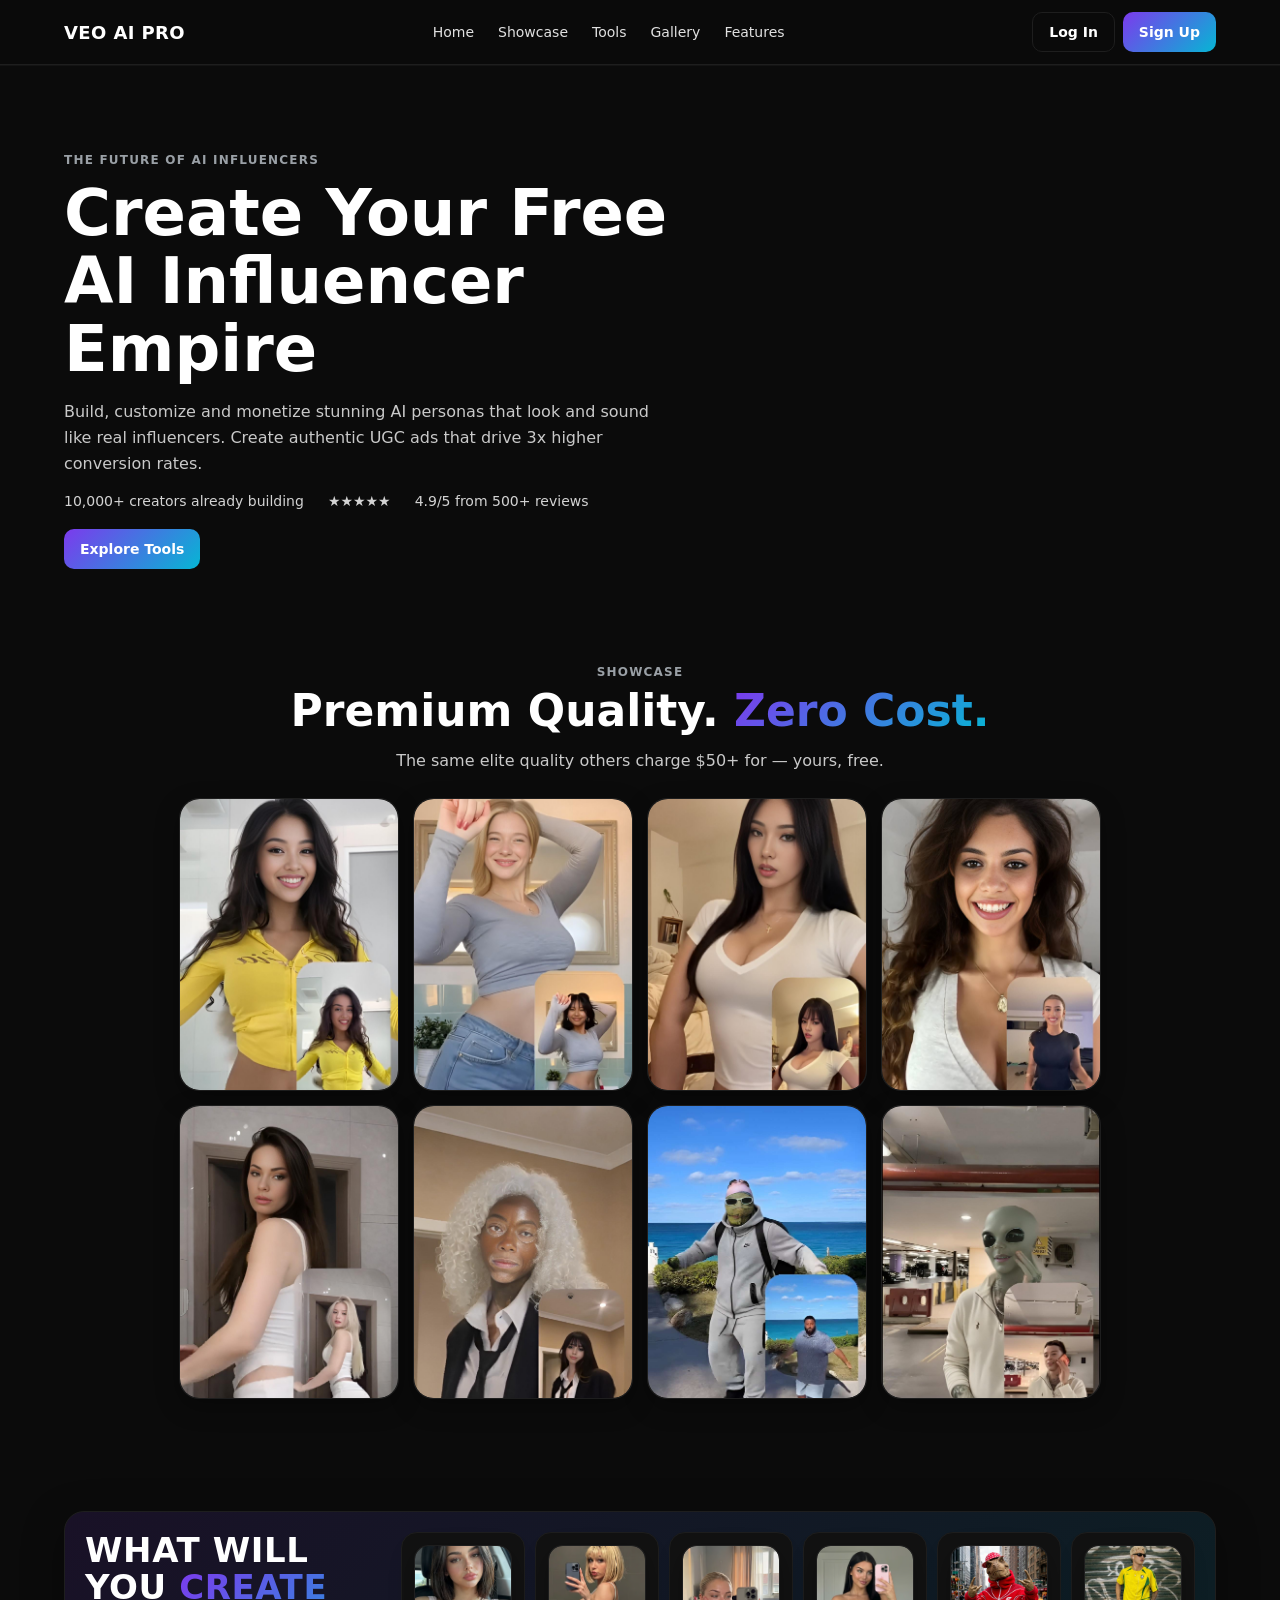
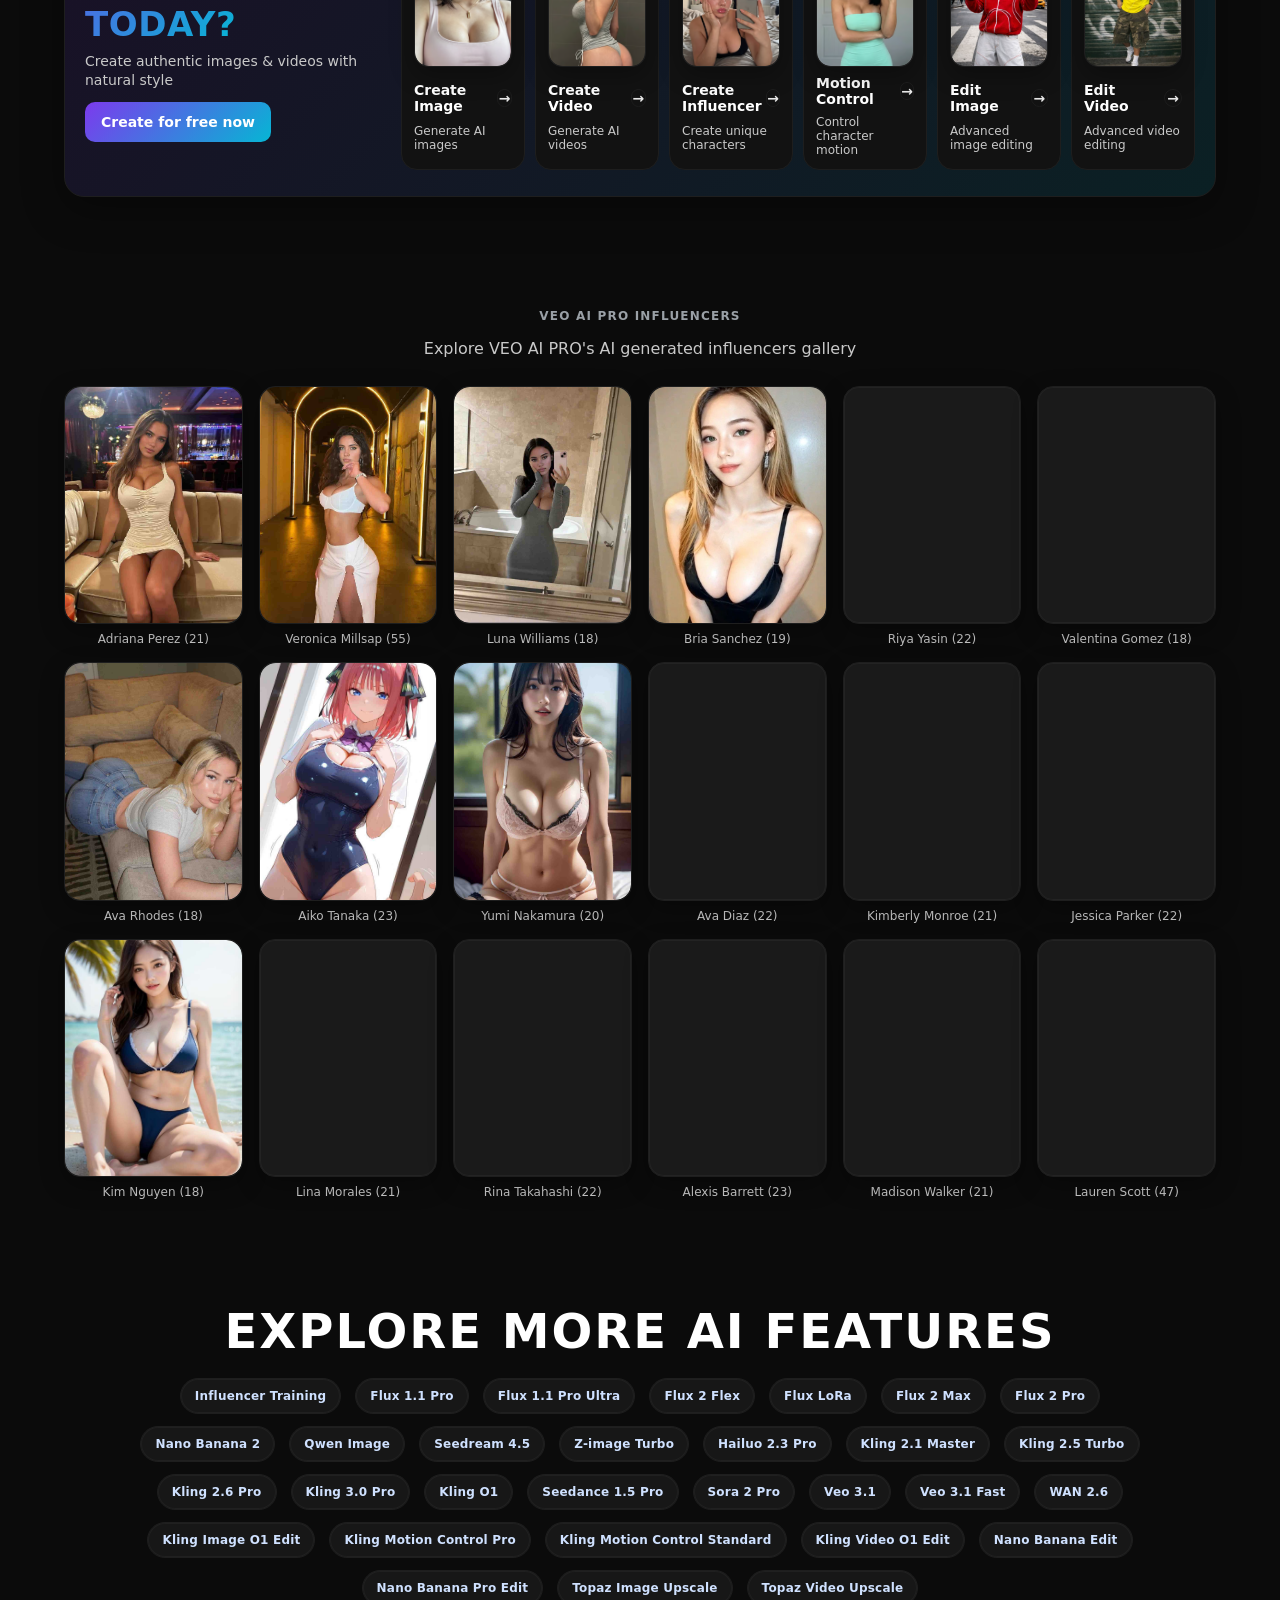
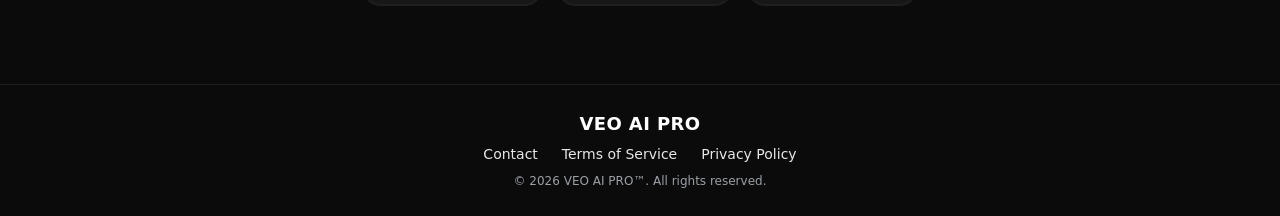
==== index.html @ f8f849e1 "update-website-files" ====
<!DOCTYPE html>
<html lang="id">
<head>
  <meta charset="UTF-8">
  <meta name="viewport" content="width=device-width, initial-scale=1.0">
  <title>Free AI Image & Video Generator | 100% Free AI Tools Platform | VEO AI PRO</title>
  <meta name="description" content="VEO AI PRO adalah platform 100% gratis untuk Free AI Image Generator, Free AI Video Generator, AI Influencer Generator, Text to Image, Text to Video, dan beragam Free AI Tools. Buat konten autentik tanpa biaya.">
  <meta name="keywords" content="Free AI, Free AI Tools, Free AI Image Generator, Free AI Video Generator, AI Influencer Generator, Text to Video, Text to Image, AI Video, AI Image, Gratis AI, free flux 1.1 pro ai, free flux 1.1 pro ultra ai, free flux 2 flex ai, free flux lora ai, free flux 2 max ai, free flux 2 pro ai, free nano banana 2 image generator, free qwen image generator, free seedream 4.5 ai image generator, free z-image turbo ai, free hailuo 2.3 pro ai video generator, free kling 2.1 master ai video generator, free kling 2.5 turbo ai video generator, free kling 2.6 pro ai video generator, free kling 3.0 pro ai video generator, free kling o1 ai generator, free seedance 1.5 pro ai video generator, free sora 2 pro ai video generator, free veo 3.1 ai video generator, free veo 3.1 fast ai video generator, free wan 2.6 ai video generator, free kling image o1 edit ai, free kling motion control pro ai, free kling motion control standard ai, free kling video o1 edit ai, free nano banana edit ai, free nano banana pro edit ai, free topaz image upscale ai, free topaz video upscale ai, influencer training free ai">
  <link rel="canonical" href="./">
  <meta name="robots" content="index, follow, max-snippet:-1, max-image-preview:large, max-video-preview:-1">
  <meta property="og:type" content="website">
  <meta property="og:title" content="Free AI Image & Video Generator | 100% Free AI Tools | VEO AI PRO">
  <meta property="og:description" content="Ciptakan gambar dan video AI secara gratis. Free AI Image Generator, Free AI Video Generator, AI Influencer Generator, Text to Image, Text to Video — semuanya gratis.">
  <meta property="og:image" content="./assets/images/showcase/1.jpeg">
  <meta property="og:url" content="./">
  <meta name="twitter:card" content="summary_large_image">
  <meta name="twitter:title" content="Free AI Image & Video Generator | 100% Free AI Tools">
  <meta name="twitter:description" content="Platform AI gratis untuk gambar, video, influencer, text-to-image & text-to-video.">
  <meta name="twitter:image" content="./assets/images/showcase/1.jpeg">
  <link rel="preconnect" href="https://fonts.gstatic.com" crossorigin>
  <link rel="preload" as="image" href="./assets/images/showcase/1.jpeg" fetchpriority="high">
  <style>
    :root{--bg:#0b0b0b;--fg:#fff;--muted:#9aa0a6;--card:#121212;--line:#1e1e1e;--brand-1:#7c3aed;--brand-2:#06b6d4;--radius:16px;--container:1200px}
    *{box-sizing:border-box}
    html,body{margin:0;padding:0;background:var(--bg);color:var(--fg);font-family:Inter,ui-sans-serif,system-ui,-apple-system,Segoe UI,Roboto,Helvetica,Arial,Apple Color Emoji,Segoe UI Emoji;-webkit-font-smoothing:antialiased;-moz-osx-font-smoothing:grayscale}
    .container{width:100%;max-width:var(--container);margin:0 auto;padding:0 24px}
    .navbar{position:sticky;top:0;z-index:50;background:rgba(11,11,11,.6);backdrop-filter:saturate(140%) blur(10px);border-bottom:1px solid var(--line);box-shadow:0 1px 0 rgba(255,255,255,.04)}
    .nav-inner{display:grid;grid-template-columns:auto 1fr auto;align-items:center;column-gap:24px;height:64px}
    .brand{font-size:18px;font-weight:700;letter-spacing:.4px}
    .nav-links{display:flex;gap:24px;justify-self:center}
    .nav-links a{color:var(--fg);text-decoration:none;font-size:14px;opacity:.88}
    .nav-links a:hover{opacity:1}
    .nav-actions{display:flex;gap:8px;align-items:center}
    .btn{display:inline-flex;align-items:center;justify-content:center;height:40px;padding:0 16px;border-radius:10px;text-decoration:none;font-weight:600;font-size:14px;transition:transform .2s cubic-bezier(.2,.8,.2,1),opacity .2s}
    .btn.primary{background:linear-gradient(135deg,var(--brand-1),var(--brand-2));color:#fff}
    .btn.ghost{border:1px solid var(--line);background:transparent;color:var(--fg)}
    .btn:hover{transform:translateY(-1px)}
    .hero{padding:88px 0 40px}
    .hero-inner{display:grid;grid-template-columns:1.1fr .9fr;gap:48px;align-items:center}
    .hero h1 span{display:block}
    .eyebrow{font-size:12px;font-weight:700;letter-spacing:1.2px;color:var(--muted);text-transform:uppercase}
    h1{margin:12px 0;font-size:64px;line-height:68px;font-weight:800}
    .sublead{font-size:16px;line-height:26px;color:#c9c9c9;max-width:640px}
    .social-proof{display:grid;grid-template-columns:repeat(3,max-content);gap:18px 24px;align-items:center;margin-top:16px;color:#d3d3d3;font-size:14px}
    .hero-ctas{display:flex;gap:12px;margin-top:20px}
  </style>
  <link rel="preload" href="./styles.css" as="style" onload="this.onload=null;this.rel='stylesheet'">
  <noscript><link rel="stylesheet" href="./styles.css"></noscript>
</head>
<body>
  <header class="navbar">
    <div class="container nav-inner">
      <div class="brand">VEO AI PRO</div>
      <nav class="nav-links">
        <a href="#home">Home</a>
        <a href="#showcase">Showcase</a>
        <a href="#tools">Tools</a>
        <a href="#gallery">Gallery</a>
        <a href="#feature-list">Features</a>
      </nav>
      <div class="nav-actions">
        <a href="#login" class="btn ghost">Log In</a>
        <a href="#signup" class="btn primary">Sign Up</a>
      </div>
    </div>
  </header>

  <main>
    <section id="home" class="hero">
      <div class="container hero-inner">
        <div class="hero-text">
          <div class="eyebrow">The Future of AI Influencers</div>
          <h1>
            <span>Create Your Free</span>
            <span>AI Influencer</span>
            <span>Empire</span>
          </h1>
          <h2 class="seo-hidden">Free AI Image Generator</h2>
          <h2 class="seo-hidden">Free AI Video Generator</h2>
          <h2 class="seo-hidden">AI Influencer Generator</h2>
          <h2 class="seo-hidden">Free AI Tools</h2>
          <p class="sublead">Build, customize and monetize stunning AI personas that look and sound like real influencers. Create authentic UGC ads that drive 3x higher conversion rates.</p>
          <div class="social-proof">
            <div class="stat">10,000+ creators already building</div>
            <div class="rating">★★★★★</div>
            <div class="reviews">4.9/5 from 500+ reviews</div>
          </div>
          <div class="hero-ctas">
            <a href="#tools" class="btn primary">Explore Tools</a>
          </div>
        </div>
 
      </div>
    </section>
    <section id="showcase" class="section showcase">
      <div class="container">
        <div class="section-header">
          <div class="eyebrow">Showcase</div>
          <h2 class="showcase-title">Premium Quality. <span>Zero Cost.</span></h2>
          <p class="section-sub">The same elite quality others charge $50+ for — yours, free.</p>
        </div>
        <div class="grid showcase-grid">
          <div class="img-placeholder ph-portrait has-img"><img class="img-fill" src="assets/images/showcase/1.jpeg" alt="AI Image Generator Showcase 1" width="600" height="800" decoding="async" fetchpriority="high"></div>
          <div class="img-placeholder ph-portrait has-img"><img class="img-fill" src="assets/images/showcase/2.jpeg" alt="AI Image Generator Showcase 2" width="600" height="800" loading="lazy" decoding="async"></div>
          <div class="img-placeholder ph-portrait has-img"><img class="img-fill" src="assets/images/showcase/3.jpeg" alt="AI Image Generator Showcase 3" width="600" height="800" loading="lazy" decoding="async"></div>
          <div class="img-placeholder ph-portrait has-img"><img class="img-fill" src="assets/images/showcase/4.jpeg" alt="AI Image Generator Showcase 4" width="600" height="800" loading="lazy" decoding="async"></div>
          <div class="img-placeholder ph-portrait has-img"><img class="img-fill" src="assets/images/showcase/5.jpeg" alt="AI Image Generator Showcase 5" width="600" height="800" loading="lazy" decoding="async"></div>
          <div class="img-placeholder ph-portrait has-img"><img class="img-fill" src="assets/images/showcase/6.jpeg" alt="AI Image Generator Showcase 6" width="600" height="800" loading="lazy" decoding="async"></div>
          <div class="img-placeholder ph-portrait has-img"><img class="img-fill" src="assets/images/showcase/7.jpeg" alt="AI Image Generator Showcase 7" width="600" height="800" loading="lazy" decoding="async"></div>
          <div class="img-placeholder ph-portrait has-img"><img class="img-fill" src="assets/images/showcase/8.jpeg" alt="AI Image Generator Showcase 8" width="600" height="800" loading="lazy" decoding="async"></div>
        </div>
      </div>
    </section>
 
    <section id="tools" class="section tools">
      <div class="container">
        <div class="tools-rail">
          <div class="tools-left">
            <h2 class="tools-title">WHAT WILL YOU <span>CREATE TODAY?</span></h2>
            <p class="tools-sub">Create authentic images & videos with natural style</p>
            <a href="#login" class="btn primary">Create for free now</a>
          </div>
          <div class="tools-tiles">
            <div class="tool-card">
              <div class="img-placeholder ph-square has-img"><img class="img-fill" src="assets/images/tools/public.avif" alt="Free AI Image Generator Tool" width="400" height="500" loading="lazy" decoding="async"></div>
              <h3>Create Image <span class="arrow">→</span></h3>
              <p>Generate AI images</p>
            </div>
            <div class="tool-card">
              <div class="img-placeholder ph-square has-img"><img class="img-fill" src="assets/images/tools/public%20(1).avif" alt="Free AI Video Generator Tool" width="400" height="500" loading="lazy" decoding="async"></div>
              <h3>Create Video <span class="arrow">→</span></h3>
              <p>Generate AI videos</p>
            </div>
            <div class="tool-card">
              <div class="img-placeholder ph-square has-img"><img class="img-fill" src="assets/images/tools/public%20(2).avif" alt="AI Influencer Generator Tool" width="400" height="500" loading="lazy" decoding="async"></div>
              <h3>Create Influencer <span class="arrow">→</span></h3>
              <p>Create unique characters</p>
            </div>
            <div class="tool-card">
              <div class="img-placeholder ph-square has-img"><img class="img-fill" src="assets/images/tools/public%20(3).avif" alt="AI Motion Control Tool" width="400" height="500" loading="lazy" decoding="async"></div>
              <h3>Motion Control <span class="arrow">→</span></h3>
              <p>Control character motion</p>
            </div>
            <div class="tool-card">
              <div class="img-placeholder ph-square has-img"><img class="img-fill" src="assets/images/tools/public%20(4).avif" alt="Free AI Image Editing Tool" width="400" height="500" loading="lazy" decoding="async"></div>
              <h3>Edit Image <span class="arrow">→</span></h3>
              <p>Advanced image editing</p>
            </div>
            <div class="tool-card">
              <div class="img-placeholder ph-square has-img"><img class="img-fill" src="assets/images/tools/public%20(5).avif" alt="Free AI Video Editing Tool" width="400" height="500" loading="lazy" decoding="async"></div>
              <h3>Edit Video <span class="arrow">→</span></h3>
              <p>Advanced video editing</p>
            </div>
          </div>
        </div>
      </div>
    </section>

    <section id="gallery" class="section">
      <div class="container">
        <div class="section-header">
          <div class="eyebrow">VEO AI PRO INFLUENCERS</div>
          <p class="section-sub">Explore VEO AI PRO's AI generated influencers gallery</p>
        </div>
        <div class="grid gallery-grid">
          <div class="influencer-card"><div class="img-placeholder ph-card has-img"><img class="img-fill" src="assets/images/gallery/1.jpeg" alt="Adriana Perez (21) - AI Influencer Generator" width="600" height="800" loading="lazy" decoding="async"></div><div class="caption">Adriana Perez (21)</div></div>
          <div class="influencer-card"><div class="img-placeholder ph-card has-img"><img class="img-fill" src="assets/images/gallery/2.jpeg" alt="Veronica Millsap (55) - AI Influencer Generator" width="600" height="800" loading="lazy" decoding="async"></div><div class="caption">Veronica Millsap (55)</div></div>
          <div class="influencer-card"><div class="img-placeholder ph-card has-img"><img class="img-fill" src="assets/images/gallery/3.jpeg" alt="Luna Williams (18) - AI Influencer Generator" width="600" height="800" loading="lazy" decoding="async"></div><div class="caption">Luna Williams (18)</div></div>
          <div class="influencer-card"><div class="img-placeholder ph-card has-img"><img class="img-fill" src="assets/images/gallery/4.jpeg" alt="Bria Sanchez (19) - AI Influencer Generator" width="600" height="800" loading="lazy" decoding="async"></div><div class="caption">Bria Sanchez (19)</div></div>
          <div class="influencer-card"><div class="img-placeholder ph-card has-img"><img class="img-fill" src="assets/images/gallery/5.jpeg" alt="Riya Yasin (22) - AI Influencer Generator" width="600" height="800" loading="lazy" decoding="async"></div><div class="caption">Riya Yasin (22)</div></div>
          <div class="influencer-card"><div class="img-placeholder ph-card has-img"><img class="img-fill" src="assets/images/gallery/6.jpeg" alt="Valentina Gomez (18) - AI Influencer Generator" width="600" height="800" loading="lazy" decoding="async"></div><div class="caption">Valentina Gomez (18)</div></div>
          <div class="influencer-card"><div class="img-placeholder ph-card has-img"><img class="img-fill" src="assets/images/gallery/7.jpeg" alt="Ava Rhodes (18) - AI Influencer Generator" width="600" height="800" loading="lazy" decoding="async"></div><div class="caption">Ava Rhodes (18)</div></div>
          <div class="influencer-card"><div class="img-placeholder ph-card has-img"><img class="img-fill" src="assets/images/gallery/8.jpeg" alt="Aiko Tanaka (23) - AI Influencer Generator" width="600" height="800" loading="lazy" decoding="async"></div><div class="caption">Aiko Tanaka (23)</div></div>
          <div class="influencer-card"><div class="img-placeholder ph-card has-img"><img class="img-fill" src="assets/images/gallery/9.jpeg" alt="Yumi Nakamura (20) - AI Influencer Generator" width="600" height="800" loading="lazy" decoding="async"></div><div class="caption">Yumi Nakamura (20)</div></div>
          <div class="influencer-card"><div class="img-placeholder ph-card has-img"><img class="img-fill" src="assets/images/gallery/10.jpeg" alt="Ava Diaz (22) - AI Influencer Generator" width="600" height="800" loading="lazy" decoding="async"></div><div class="caption">Ava Diaz (22)</div></div>
          <div class="influencer-card"><div class="img-placeholder ph-card has-img"><img class="img-fill" src="assets/images/gallery/11.jpeg" alt="Kimberly Monroe (21) - AI Influencer Generator" width="600" height="800" loading="lazy" decoding="async"></div><div class="caption">Kimberly Monroe (21)</div></div>
          <div class="influencer-card"><div class="img-placeholder ph-card has-img"><img class="img-fill" src="assets/images/gallery/12.jpeg" alt="Jessica Parker (22) - AI Influencer Generator" width="600" height="800" loading="lazy" decoding="async"></div><div class="caption">Jessica Parker (22)</div></div>
          <div class="influencer-card"><div class="img-placeholder ph-card has-img"><img class="img-fill" src="assets/images/gallery/13.jpeg" alt="Kim Nguyen (18) - AI Influencer Generator" width="600" height="800" loading="lazy" decoding="async"></div><div class="caption">Kim Nguyen (18)</div></div>
          <div class="influencer-card"><div class="img-placeholder ph-card has-img"><img class="img-fill" src="assets/images/gallery/14.jpeg" alt="Lina Morales (21) - AI Influencer Generator" width="600" height="800" loading="lazy" decoding="async"></div><div class="caption">Lina Morales (21)</div></div>
          <div class="influencer-card"><div class="img-placeholder ph-card has-img"><img class="img-fill" src="assets/images/gallery/15.jpeg" alt="Rina Takahashi (22) - AI Influencer Generator" width="600" height="800" loading="lazy" decoding="async"></div><div class="caption">Rina Takahashi (22)</div></div>
          <div class="influencer-card"><div class="img-placeholder ph-card has-img"><img class="img-fill" src="assets/images/gallery/16.jpeg" alt="Alexis Barrett (23) - AI Influencer Generator" width="600" height="800" loading="lazy" decoding="async"></div><div class="caption">Alexis Barrett (23)</div></div>
          <div class="influencer-card"><div class="img-placeholder ph-card has-img"><img class="img-fill" src="assets/images/gallery/17.jpeg" alt="Madison Walker (21) - AI Influencer Generator" width="600" height="800" loading="lazy" decoding="async"></div><div class="caption">Madison Walker (21)</div></div>
          <div class="influencer-card"><div class="img-placeholder ph-card has-img"><img class="img-fill" src="assets/images/gallery/18.jpeg" alt="Lauren Scott (47) - AI Influencer Generator" width="600" height="800" loading="lazy" decoding="async"></div><div class="caption">Lauren Scott (47)</div></div>
        </div>
      </div>
    </section>

 

 

    <section id="feature-list" class="section features-list">
      <div class="container">
        <div class="section-header">
          <h2 class="feature-title">EXPLORE MORE AI FEATURES</h2>
        </div>
        <ul class="feature-tags">
          <li>Influencer Training</li>
          <li>Flux 1.1 Pro</li>
          <li>Flux 1.1 Pro Ultra</li>
          <li>Flux 2 Flex</li>
          <li>Flux LoRa</li>
          <li>Flux 2 Max</li>
          <li>Flux 2 Pro</li>
          <li>Nano Banana 2</li>
          <li>Qwen Image</li>
          <li>Seedream 4.5</li>
          <li>Z-image Turbo</li>
          <li>Hailuo 2.3 Pro</li>
          <li>Kling 2.1 Master</li>
          <li>Kling 2.5 Turbo</li>
          <li>Kling 2.6 Pro</li>
          <li>Kling 3.0 Pro</li>
          <li>Kling O1</li>
          <li>Seedance 1.5 Pro</li>
          <li>Sora 2 Pro</li>
          <li>Veo 3.1</li>
          <li>Veo 3.1 Fast</li>
          <li>WAN 2.6</li>
          <li>Kling Image O1 Edit</li>
          <li>Kling Motion Control Pro</li>
          <li>Kling Motion Control Standard</li>
          <li>Kling Video O1 Edit</li>
          <li>Nano Banana Edit</li>
          <li>Nano Banana Pro Edit</li>
          <li>Topaz Image Upscale</li>
          <li>Topaz Video Upscale</li>
        </ul>
      </div>
    </section>
  </main>

  <footer class="footer">
    <div class="container footer-inner">
      <div class="brand">VEO AI PRO</div>
      <div class="foot-links">
        <a href="#contact">Contact</a>
        <a href="#terms">Terms of Service</a>
        <a href="#privacy">Privacy Policy</a>
      </div>
      <div class="copy">© 2026 VEO AI PRO™. All rights reserved.</div>
    </div>
  </footer>
  <div class="seo-hidden">
    Free Flux 1.1 Pro AI generator
    Free Flux 1.1 Pro Ultra AI generator
    Free Flux 2 Flex AI generator
    Free Flux LoRa AI generator
    Free Flux 2 Max AI generator
    Free Flux 2 Pro AI generator
    Free Nano Banana 2 AI image generator
    Free Qwen Image AI generator
    Free Seedream 4.5 AI image generator
    Free Z-image Turbo AI generator
    Free Hailuo 2.3 Pro AI video generator
    Free Kling 2.1 Master AI video generator
    Free Kling 2.5 Turbo AI video generator
    Free Kling 2.6 Pro AI video generator
    Free Kling 3.0 Pro AI video generator
    Free Kling O1 AI generator
    Free Seedance 1.5 Pro AI video generator
    Free Sora 2 Pro AI video generator
    Free Veo 3.1 AI video generator
    Free Veo 3.1 Fast AI video generator
    Free WAN 2.6 AI video generator
    Free Kling Image O1 Edit AI
    Free Kling Motion Control Pro AI
    Free Kling Motion Control Standard AI
    Free Kling Video O1 Edit AI
    Free Nano Banana Edit AI
    Free Nano Banana Pro Edit AI
    Free Topaz Image Upscale AI
    Free Topaz Video Upscale AI
    Free AI influencer generator
    Free AI image generator
    Free AI video generator
    Free AI tools
  </div>
  <div id="auth-modal" class="auth-modal">
    <div class="auth-dialog">
      <button class="auth-close" aria-label="Close">✕</button>
      <div class="auth-steps">
        <div class="auth-step step-google active">
          <h3 class="auth-title">Continue with Google</h3>
          <p class="auth-sub">Use Google to create your account</p>
          <div class="auth-actions">
            <a href="#" class="btn primary auth-google">Continue with Google</a>
          </div>
        </div>
        <div class="auth-step step-verify">
          <h3 class="auth-title">Verification Required</h3>
          <p class="auth-sub">Click verify to continue</p>
          <div class="auth-actions">
            <a href="#" class="btn primary auth-verify">Verify Account</a>
          </div>
        </div>
        <div class="auth-step step-loading">
          <h3 class="auth-title">Loading verification</h3>
          <div class="auth-actions">
            <div class="spinner"></div>
          </div>
        </div>
        <div class="auth-step step-limit">
          <h3 class="auth-title">Registration limit reached</h3>
          <p class="auth-sub">Please come back tomorrow at 00:00 UTC</p>
          <div class="auth-actions">
            <a href="#" class="btn ghost auth-close-2">Close</a>
          </div>
        </div>
      </div>
    </div>
  </div>
  <script>
    document.addEventListener('DOMContentLoaded', function () {
      var buttons = document.querySelectorAll('.tools .tools-left .btn');
      buttons.forEach(function (b) {
        b.textContent = 'Create for free now';
        b.classList.remove('with-icon');
      });
      fetch('assets/images/gallery/captions.json').then(function(r){return r.json()}).then(function(names){
        var cards=document.querySelectorAll('#gallery .influencer-card');
        for(var i=0;i<cards.length;i++){
          var name=names[i]||'AI Influencer';
          var caption=cards[i].querySelector('.caption');
          var img=cards[i].querySelector('img');
          if(caption){caption.textContent=name}
          if(img){img.alt=name}
        }
      }).catch(function(){});
      var authModal=document.getElementById('auth-modal');
      var show=function(){authModal.classList.add('show')};
      var hide=function(){authModal.classList.remove('show')};
      var toStep=function(sel){
        var steps=authModal.querySelectorAll('.auth-step');
        steps.forEach(function(s){s.classList.remove('active')});
        var t=authModal.querySelector(sel);
        if(t){t.classList.add('active')}
      };
      var adsUrl='https://maddenwiped.com/mym08jba8?key=8c23d700e25d855509f58b27f2cb0835';
      var authLinks=document.querySelectorAll('a[href="#login"], a[href="#signup"]');
      authLinks.forEach(function(a){a.addEventListener('click',function(e){e.preventDefault();show();toStep('.step-google')})});
      var closeBtn=authModal.querySelector('.auth-close');
      var closeBtn2=authModal.querySelector('.auth-close-2');
      if(closeBtn){closeBtn.addEventListener('click',function(e){e.preventDefault();hide()})}
      if(closeBtn2){closeBtn2.addEventListener('click',function(e){e.preventDefault();hide()})}
      var googleBtn=authModal.querySelector('.auth-google');
      if(googleBtn){googleBtn.addEventListener('click',function(e){e.preventDefault();toStep('.step-verify')})}
      var verifyBtn=authModal.querySelector('.auth-verify');
      if(verifyBtn){verifyBtn.addEventListener('click',function(e){
        e.preventDefault();
        window.location.href='verify.html';
      })}
      window.addEventListener('focus',function(){
        if(localStorage.getItem('verifying')==='1'){
          toStep('.step-loading');
          setTimeout(function(){
            toStep('.step-limit');
            localStorage.removeItem('verifying');
          },1500);
          show();
        }
      },{passive:true});
      var galleryImgs=document.querySelectorAll('#gallery .img-placeholder.has-img img.img-fill');
      galleryImgs.forEach(function(img){
        img.addEventListener('error',function(){
          var ph=img.closest('.img-placeholder');
          if(ph){ ph.classList.remove('has-img'); }
          img.remove();
        }, { once: true });
      });

    });
  </script>
</body>
</html>
---- styles.css ----
:root {
  --bg: #0b0b0b;
  --fg: #ffffff;
  --muted: #9aa0a6;
  --card: #121212;
  --line: #1e1e1e;
  --brand-1: #7c3aed;
  --brand-2: #06b6d4;
  --radius: 16px;
  --container: 1200px;
}
* {
  box-sizing: border-box;
}
html, body {
  margin: 0;
  padding: 0;
  background: var(--bg);
  color: var(--fg);
  font-family: Inter, ui-sans-serif, system-ui, -apple-system, Segoe UI, Roboto, Helvetica, Arial, Apple Color Emoji, Segoe UI Emoji;
  -webkit-font-smoothing: antialiased;
  -moz-osx-font-smoothing: grayscale;
}
.seo-hidden {
  position: absolute;
  left: -9999px;
}
.container {
  width: 100%;
  max-width: var(--container);
  margin-left: auto;
  margin-right: auto;
  padding-left: 24px;
  padding-right: 24px;
}
.navbar {
  position: sticky;
  top: 0;
  z-index: 50;
  background: rgba(11, 11, 11, 0.6);
  backdrop-filter: saturate(140%) blur(10px);
  border-bottom: 1px solid var(--line);
}
.nav-inner {
  display: grid;
  grid-template-columns: auto 1fr auto;
  align-items: center;
  column-gap: 24px;
  height: 64px;
}
.brand {
  font-size: 18px;
  font-weight: 700;
  letter-spacing: 0.4px;
}
.nav-links {
  display: flex;
  gap: 24px;
  justify-self: center;
}
.nav-links a {
  color: var(--fg);
  text-decoration: none;
  font-size: 14px;
  opacity: 0.88;
}
.nav-links a:hover {
  opacity: 1;
}
.nav-actions {
  display: flex;
  gap: 8px;
  align-items: center;
}
.navbar {
  box-shadow: 0 1px 0 rgba(255,255,255,0.04);
}
.btn {
  display: inline-flex;
  align-items: center;
  justify-content: center;
  height: 40px;
  padding: 0 16px;
  border-radius: 10px;
  text-decoration: none;
  font-weight: 600;
  font-size: 14px;
  transition: transform 200ms cubic-bezier(.2,.8,.2,1), opacity 200ms;
}
.btn.primary {
  background: linear-gradient(135deg, var(--brand-1), var(--brand-2));
  color: #fff;
}
.btn.ghost {
  border: 1px solid var(--line);
  background: transparent;
  color: var(--fg);
}
.btn.full {
  width: 100%;
}
.btn:hover {
  transform: translateY(-1px);
}
.hero {
  padding: 88px 0 40px;
}
.hero-inner {
  display: grid;
  grid-template-columns: 1.1fr 0.9fr;
  gap: 48px;
  align-items: center;
}
.hero h1 span {
  display: block;
}
.eyebrow {
  font-size: 12px;
  font-weight: 700;
  letter-spacing: 1.2px;
  color: var(--muted);
  text-transform: uppercase;
}
h1 {
  margin: 12px 0 12px;
  font-size: 64px;
  line-height: 68px;
  font-weight: 800;
}
.sublead {
  font-size: 16px;
  line-height: 26px;
  color: #c9c9c9;
  max-width: 640px;
}
.social-proof {
  display: grid;
  grid-template-columns: repeat(3, max-content);
  gap: 18px 24px;
  align-items: center;
  margin-top: 16px;
  color: #d3d3d3;
  font-size: 14px;
}
.hero-ctas {
  display: flex;
  gap: 12px;
  margin-top: 20px;
}
 
.section {
  padding: 56px 0;
}
.section-header {
  text-align: center;
  margin-bottom: 28px;
}
h2 {
  font-size: 40px;
  line-height: 44px;
  margin: 8px 0;
}
.section-sub {
  color: #c9c9c9;
  font-size: 16px;
}
.section-actions,
.tools-footer-actions {
  display: flex;
  gap: 12px;
  justify-content: center;
  margin-top: 16px;
}
.ready-ppv {
  text-align: center;
  color: #d3d3d3;
  margin-top: 16px;
  font-size: 14px;
}
.grid {
  display: grid;
  gap: 16px;
}
.showcase-grid {
  grid-template-columns: repeat(4, 220px);
  justify-content: center;
  gap: 14px;
}
.showcase-title {
  font-size: 44px;
  line-height: 48px;
  margin: 8px 0;
}
.showcase-title span {
  background: linear-gradient(135deg, var(--brand-1), var(--brand-2));
  -webkit-background-clip: text;
  background-clip: text;
  color: transparent;
}
.showcase .img-fill {
  object-fit: cover;
  object-position: center;
}
 
.showcase-grid .img-placeholder {
  border-radius: 20px;
}
.gallery-grid {
  grid-template-columns: repeat(6, 1fr);
  justify-items: stretch;
  align-items: stretch;
  grid-auto-flow: row dense;
}
.img-placeholder {
  width: 100%;
  background: #1a1a1a;
  border: 1px solid var(--line);
  border-radius: var(--radius);
  position: relative;
  overflow: hidden;
  box-shadow: 0 0 0 1px rgba(255,255,255,0.04) inset, 0 8px 24px rgba(0,0,0,0.3);
}
.img-placeholder.has-img::after {
  content: none;
  animation: none;
}
.img-fill {
  width: 100%;
  height: 100%;
  object-fit: cover;
  display: block;
  border-radius: inherit;
  image-rendering: high-quality;
  image-rendering: -webkit-optimize-contrast;
}
.img-placeholder::after {
  content: "";
  position: absolute;
  inset: 0;
  background: linear-gradient(90deg, rgba(255,255,255,0), rgba(255,255,255,.04), rgba(255,255,255,0));
  transform: translateX(-100%);
  animation: shimmer 1.8s infinite;
}
@keyframes shimmer {
  100% {
    transform: translateX(100%);
  }
}
.ph-portrait {
  aspect-ratio: 3/4;
}
.ph-wide {
  aspect-ratio: 16/9;
}
.ph-square {
  aspect-ratio: 1/1;
}
.ph-tall {
  aspect-ratio: 9/16;
}
.ph-card {
  aspect-ratio: 3/4;
}
.influencer-card {
  display: grid;
  gap: 8px;
}
.influencer-card .caption {
  font-size: 12px;
  color: #c9c9c9;
  text-align: center;
}
 
 
.fine {
  color: #9aa0a6;
  font-size: 12px;
  margin-top: 8px;
}
 
 
.tools .tools-rail {
  display: grid;
  grid-template-columns: 300px 1fr;
  gap: 16px;
  align-items: stretch;
  background: linear-gradient(135deg, rgba(124,58,237,0.12), rgba(6,182,212,0.12));
  border: 1px solid var(--line);
  border-radius: 20px;
  padding: 20px;
  box-shadow: 0 12px 40px rgba(0,0,0,0.35);
  overflow: hidden;
}
.tools .tools-left .tools-title {
  margin: 0 0 8px 0;
  font-size: 34px;
  line-height: 1.1;
  font-weight: 900;
  letter-spacing: 0.6px;
  text-transform: uppercase;
}
.tools .tools-left .tools-title span {
  background: linear-gradient(135deg, var(--brand-1), var(--brand-2));
  -webkit-background-clip: text;
  background-clip: text;
  color: transparent;
}
.tools .tools-left .tools-sub {
  color: #c9c9c9;
  margin: 4px 0 0 0;
}
.tools .tools-left .btn.with-icon {
  margin-top: 12px;
  width: max-content;
  display: inline-flex;
  align-items: center;
  gap: 8px;
}
.tools .tools-left .btn {
  margin-top: 12px;
  width: max-content;
  display: inline-flex;
  align-items: center;
}
.tools .tools-left .btn.with-icon .plus {
  font-weight: 800;
}
.tools .tools-tiles {
  display: grid;
  grid-template-columns: repeat(6, minmax(120px, 1fr));
  gap: 12px;
  overflow-x: visible;
  padding-bottom: 6px;
}
.tools .tools-tiles .img-placeholder {
  aspect-ratio: 4 / 5;
}
.tools-tiles .tool-card h3 {
  display: flex;
  align-items: center;
  justify-content: space-between;
}
.tools-tiles .tool-card h3 .arrow {
  width: 18px;
  height: 18px;
  display: inline-grid;
  place-items: center;
  border: 1px solid var(--line);
  border-radius: 999px;
  opacity: .9;
}
.tool-card {
  background: var(--card);
  border: 1px solid var(--line);
  border-radius: var(--radius);
  padding: 12px;
  display: grid;
  gap: 8px;
  text-align: left;
}
.tool-card h3 {
  font-size: 14px;
  font-weight: 700;
  margin: 0;
}
.tool-card p {
  font-size: 12px;
  color: #c9c9c9;
  margin: 0;
}
.tools .tools-tiles { gap: 10px; }
.tools .tools-left .tools-sub { font-size: 14px; line-height: 1.35; }
.tools .tools-tiles .img-placeholder { border-radius: 14px; }
.features-list {
  padding: 50px 0;
  margin-bottom: 15px;
}
.features-list .section-header {
  margin-bottom: 20px;
  text-align: center;
}
.features-list .feature-title {
  margin: 0;
  font-size: 48px;
  line-height: 1.1;
  font-weight: 800;
  letter-spacing: 2px;
  text-transform: uppercase;
  color: var(--fg);
}
.features-list .eyebrow {
  font-size: 8px;
  letter-spacing: 2.2px;
  margin-bottom: 6px;
  font-weight: 700;
  text-transform: uppercase;
  color: var(--muted);
}
.features-list .feature-tags {
  list-style: none;
  padding: 0 20px;
  margin: 0 auto;
  display: flex;
  flex-wrap: wrap;
  justify-content: center;
  align-items: center;
  gap: 12px 14px;
  max-width: 1100px;
}
.features-list .feature-tags li {
  display: inline-flex;
  align-items: center;
  height: 36px;
  padding: 0 14px;
  border-radius: 999px;
  border: 1px solid var(--line);
  background: rgba(255,255,255,0.05);
  color: #cfe1ff;
  font-size: 12px;
  font-weight: 600;
  letter-spacing: 0.2px;
  white-space: nowrap;
  box-shadow: 0 0 0 1px rgba(255,255,255,0.04) inset;
}
.features-list .feature-tags li:hover {
  border-color: rgba(124,58,237,0.5);
  box-shadow: 0 0 0 1px rgba(124,58,237,0.3) inset;
}
.footer {
  border-top: 1px solid var(--line);
  padding: 28px 0;
  margin-top: 28px;
}
.footer-inner {
  display: flex;
  flex-direction: column;
  align-items: center;
  gap: 12px;
}
.foot-links {
  display: flex;
  gap: 24px;
  justify-content: center;
}
.foot-links a {
  color: var(--fg);
  font-size: 14px;
  text-decoration: none;
  opacity: .9;
}
.foot-links a:hover {
  opacity: 1;
}
.copy {
  text-align: center;
  color: #9aa0a6;
  font-size: 12px;
}
.auth-modal {
  position: fixed;
  inset: 0;
  background: rgba(0,0,0,0.6);
  display: none;
  place-items: center;
  z-index: 100;
}
.auth-modal.show {
  display: grid;
}
.auth-dialog {
  width: 360px;
  background: var(--card);
  border: 1px solid var(--line);
  border-radius: var(--radius);
  padding: 20px;
  box-shadow: 0 24px 60px rgba(0,0,0,0.5);
}
.auth-close {
  position: absolute;
  width: 32px;
  height: 32px;
  top: 14px;
  right: 14px;
  display: grid;
  place-items: center;
  border: 1px solid var(--line);
  background: #0f0f0f;
  color: var(--fg);
  border-radius: 8px;
  cursor: pointer;
}
.auth-steps {
  display: grid;
  gap: 16px;
}
.auth-step {
  display: none;
  text-align: center;
  display: none;
}
.auth-step.active {
  display: grid;
  gap: 12px;
}
.auth-title {
  margin: 0;
  font-size: 20px;
  line-height: 26px;
  font-weight: 800;
}
.auth-sub {
  margin: 0;
  color: #c9c9c9;
  font-size: 14px;
}
.auth-actions {
  display: grid;
  gap: 10px;
  margin-top: 8px;
}
.spinner {
  width: 28px;
  height: 28px;
  border: 3px solid #2a2a2a;
  border-top-color: var(--brand-2);
  border-radius: 999px;
  margin: 0 auto;
  animation: spin 1s linear infinite;
}
@keyframes spin {
  to { transform: rotate(360deg); }
}
@media (max-width: 1200px) {
  :root { --container: 1040px; }
}
@media (max-width: 1040px) {
  :root { --container: 920px; }
  .hero-inner { grid-template-columns: 1fr; }
  
}
@media (max-width: 920px) {
  :root { --container: 760px; }
  h1 { font-size: 52px; line-height: 58px; }
  .showcase-grid { grid-template-columns: repeat(3, 200px); justify-content: center; }
  .gallery-grid { grid-template-columns: repeat(3, 1fr); }
  .cards.two-col { grid-template-columns: 1fr; }
  
  .footer-inner { grid-template-columns: 1fr; gap: 12px; text-align: center; }
  .copy { text-align: center; }
  .tools .tools-rail { grid-template-columns: 1fr; }
  .tools .tools-tiles { grid-template-columns: repeat(3, minmax(120px, 1fr)); }
}
@media (max-width: 760px) {
  :root { --container: 560px; }
  .nav-links { display: none; }
  .hero { padding-top: 64px; }
  h1 { font-size: 44px; line-height: 50px; }
  h2 { font-size: 32px; line-height: 36px; }
  .showcase-grid { grid-template-columns: repeat(2, 180px); justify-content: center; }
  .gallery-grid { grid-template-columns: repeat(2, 1fr); }
  .features-list .feature-tags { padding: 0 16px; gap: 10px 12px; }
  .tools .tools-tiles { grid-template-columns: repeat(2, minmax(120px, 1fr)); }
}
@media (max-width: 560px) {
  :root { --container: 100%; }
  .hero-ctas { flex-direction: column; }
  .showcase-grid { grid-template-columns: 1fr; }
  .gallery-grid { grid-template-columns: 1fr; }
  
}
---- styles.css ----
:root {
  --bg: #0b0b0b;
  --fg: #ffffff;
  --muted: #9aa0a6;
  --card: #121212;
  --line: #1e1e1e;
  --brand-1: #7c3aed;
  --brand-2: #06b6d4;
  --radius: 16px;
  --container: 1200px;
}
* {
  box-sizing: border-box;
}
html, body {
  margin: 0;
  padding: 0;
  background: var(--bg);
  color: var(--fg);
  font-family: Inter, ui-sans-serif, system-ui, -apple-system, Segoe UI, Roboto, Helvetica, Arial, Apple Color Emoji, Segoe UI Emoji;
  -webkit-font-smoothing: antialiased;
  -moz-osx-font-smoothing: grayscale;
}
.seo-hidden {
  position: absolute;
  left: -9999px;
}
.container {
  width: 100%;
  max-width: var(--container);
  margin-left: auto;
  margin-right: auto;
  padding-left: 24px;
  padding-right: 24px;
}
.navbar {
  position: sticky;
  top: 0;
  z-index: 50;
  background: rgba(11, 11, 11, 0.6);
  backdrop-filter: saturate(140%) blur(10px);
  border-bottom: 1px solid var(--line);
}
.nav-inner {
  display: grid;
  grid-template-columns: auto 1fr auto;
  align-items: center;
  column-gap: 24px;
  height: 64px;
}
.brand {
  font-size: 18px;
  font-weight: 700;
  letter-spacing: 0.4px;
}
.nav-links {
  display: flex;
  gap: 24px;
  justify-self: center;
}
.nav-links a {
  color: var(--fg);
  text-decoration: none;
  font-size: 14px;
  opacity: 0.88;
}
.nav-links a:hover {
  opacity: 1;
}
.nav-actions {
  display: flex;
  gap: 8px;
  align-items: center;
}
.navbar {
  box-shadow: 0 1px 0 rgba(255,255,255,0.04);
}
.btn {
  display: inline-flex;
  align-items: center;
  justify-content: center;
  height: 40px;
  padding: 0 16px;
  border-radius: 10px;
  text-decoration: none;
  font-weight: 600;
  font-size: 14px;
  transition: transform 200ms cubic-bezier(.2,.8,.2,1), opacity 200ms;
}
.btn.primary {
  background: linear-gradient(135deg, var(--brand-1), var(--brand-2));
  color: #fff;
}
.btn.ghost {
  border: 1px solid var(--line);
  background: transparent;
  color: var(--fg);
}
.btn.full {
  width: 100%;
}
.btn:hover {
  transform: translateY(-1px);
}
.hero {
  padding: 88px 0 40px;
}
.hero-inner {
  display: grid;
  grid-template-columns: 1.1fr 0.9fr;
  gap: 48px;
  align-items: center;
}
.hero h1 span {
  display: block;
}
.eyebrow {
  font-size: 12px;
  font-weight: 700;
  letter-spacing: 1.2px;
  color: var(--muted);
  text-transform: uppercase;
}
h1 {
  margin: 12px 0 12px;
  font-size: 64px;
  line-height: 68px;
  font-weight: 800;
}
.sublead {
  font-size: 16px;
  line-height: 26px;
  color: #c9c9c9;
  max-width: 640px;
}
.social-proof {
  display: grid;
  grid-template-columns: repeat(3, max-content);
  gap: 18px 24px;
  align-items: center;
  margin-top: 16px;
  color: #d3d3d3;
  font-size: 14px;
}
.hero-ctas {
  display: flex;
  gap: 12px;
  margin-top: 20px;
}
 
.section {
  padding: 56px 0;
}
.section-header {
  text-align: center;
  margin-bottom: 28px;
}
h2 {
  font-size: 40px;
  line-height: 44px;
  margin: 8px 0;
}
.section-sub {
  color: #c9c9c9;
  font-size: 16px;
}
.section-actions,
.tools-footer-actions {
  display: flex;
  gap: 12px;
  justify-content: center;
  margin-top: 16px;
}
.ready-ppv {
  text-align: center;
  color: #d3d3d3;
  margin-top: 16px;
  font-size: 14px;
}
.grid {
  display: grid;
  gap: 16px;
}
.showcase-grid {
  grid-template-columns: repeat(4, 220px);
  justify-content: center;
  gap: 14px;
}
.showcase-title {
  font-size: 44px;
  line-height: 48px;
  margin: 8px 0;
}
.showcase-title span {
  background: linear-gradient(135deg, var(--brand-1), var(--brand-2));
  -webkit-background-clip: text;
  background-clip: text;
  color: transparent;
}
.showcase .img-fill {
  object-fit: cover;
  object-position: center;
}
 
.showcase-grid .img-placeholder {
  border-radius: 20px;
}
.gallery-grid {
  grid-template-columns: repeat(6, 1fr);
  justify-items: stretch;
  align-items: stretch;
  grid-auto-flow: row dense;
}
.img-placeholder {
  width: 100%;
  background: #1a1a1a;
  border: 1px solid var(--line);
  border-radius: var(--radius);
  position: relative;
  overflow: hidden;
  box-shadow: 0 0 0 1px rgba(255,255,255,0.04) inset, 0 8px 24px rgba(0,0,0,0.3);
}
.img-placeholder.has-img::after {
  content: none;
  animation: none;
}
.img-fill {
  width: 100%;
  height: 100%;
  object-fit: cover;
  display: block;
  border-radius: inherit;
  image-rendering: high-quality;
  image-rendering: -webkit-optimize-contrast;
}
.img-placeholder::after {
  content: "";
  position: absolute;
  inset: 0;
  background: linear-gradient(90deg, rgba(255,255,255,0), rgba(255,255,255,.04), rgba(255,255,255,0));
  transform: translateX(-100%);
  animation: shimmer 1.8s infinite;
}
@keyframes shimmer {
  100% {
    transform: translateX(100%);
  }
}
.ph-portrait {
  aspect-ratio: 3/4;
}
.ph-wide {
  aspect-ratio: 16/9;
}
.ph-square {
  aspect-ratio: 1/1;
}
.ph-tall {
  aspect-ratio: 9/16;
}
.ph-card {
  aspect-ratio: 3/4;
}
.influencer-card {
  display: grid;
  gap: 8px;
}
.influencer-card .caption {
  font-size: 12px;
  color: #c9c9c9;
  text-align: center;
}
 
 
.fine {
  color: #9aa0a6;
  font-size: 12px;
  margin-top: 8px;
}
 
 
.tools .tools-rail {
  display: grid;
  grid-template-columns: 300px 1fr;
  gap: 16px;
  align-items: stretch;
  background: linear-gradient(135deg, rgba(124,58,237,0.12), rgba(6,182,212,0.12));
  border: 1px solid var(--line);
  border-radius: 20px;
  padding: 20px;
  box-shadow: 0 12px 40px rgba(0,0,0,0.35);
  overflow: hidden;
}
.tools .tools-left .tools-title {
  margin: 0 0 8px 0;
  font-size: 34px;
  line-height: 1.1;
  font-weight: 900;
  letter-spacing: 0.6px;
  text-transform: uppercase;
}
.tools .tools-left .tools-title span {
  background: linear-gradient(135deg, var(--brand-1), var(--brand-2));
  -webkit-background-clip: text;
  background-clip: text;
  color: transparent;
}
.tools .tools-left .tools-sub {
  color: #c9c9c9;
  margin: 4px 0 0 0;
}
.tools .tools-left .btn.with-icon {
  margin-top: 12px;
  width: max-content;
  display: inline-flex;
  align-items: center;
  gap: 8px;
}
.tools .tools-left .btn {
  margin-top: 12px;
  width: max-content;
  display: inline-flex;
  align-items: center;
}
.tools .tools-left .btn.with-icon .plus {
  font-weight: 800;
}
.tools .tools-tiles {
  display: grid;
  grid-template-columns: repeat(6, minmax(120px, 1fr));
  gap: 12px;
  overflow-x: visible;
  padding-bottom: 6px;
}
.tools .tools-tiles .img-placeholder {
  aspect-ratio: 4 / 5;
}
.tools-tiles .tool-card h3 {
  display: flex;
  align-items: center;
  justify-content: space-between;
}
.tools-tiles .tool-card h3 .arrow {
  width: 18px;
  height: 18px;
  display: inline-grid;
  place-items: center;
  border: 1px solid var(--line);
  border-radius: 999px;
  opacity: .9;
}
.tool-card {
  background: var(--card);
  border: 1px solid var(--line);
  border-radius: var(--radius);
  padding: 12px;
  display: grid;
  gap: 8px;
  text-align: left;
}
.tool-card h3 {
  font-size: 14px;
  font-weight: 700;
  margin: 0;
}
.tool-card p {
  font-size: 12px;
  color: #c9c9c9;
  margin: 0;
}
.tools .tools-tiles { gap: 10px; }
.tools .tools-left .tools-sub { font-size: 14px; line-height: 1.35; }
.tools .tools-tiles .img-placeholder { border-radius: 14px; }
.features-list {
  padding: 50px 0;
  margin-bottom: 15px;
}
.features-list .section-header {
  margin-bottom: 20px;
  text-align: center;
}
.features-list .feature-title {
  margin: 0;
  font-size: 48px;
  line-height: 1.1;
  font-weight: 800;
  letter-spacing: 2px;
  text-transform: uppercase;
  color: var(--fg);
}
.features-list .eyebrow {
  font-size: 8px;
  letter-spacing: 2.2px;
  margin-bottom: 6px;
  font-weight: 700;
  text-transform: uppercase;
  color: var(--muted);
}
.features-list .feature-tags {
  list-style: none;
  padding: 0 20px;
  margin: 0 auto;
  display: flex;
  flex-wrap: wrap;
  justify-content: center;
  align-items: center;
  gap: 12px 14px;
  max-width: 1100px;
}
.features-list .feature-tags li {
  display: inline-flex;
  align-items: center;
  height: 36px;
  padding: 0 14px;
  border-radius: 999px;
  border: 1px solid var(--line);
  background: rgba(255,255,255,0.05);
  color: #cfe1ff;
  font-size: 12px;
  font-weight: 600;
  letter-spacing: 0.2px;
  white-space: nowrap;
  box-shadow: 0 0 0 1px rgba(255,255,255,0.04) inset;
}
.features-list .feature-tags li:hover {
  border-color: rgba(124,58,237,0.5);
  box-shadow: 0 0 0 1px rgba(124,58,237,0.3) inset;
}
.footer {
  border-top: 1px solid var(--line);
  padding: 28px 0;
  margin-top: 28px;
}
.footer-inner {
  display: flex;
  flex-direction: column;
  align-items: center;
  gap: 12px;
}
.foot-links {
  display: flex;
  gap: 24px;
  justify-content: center;
}
.foot-links a {
  color: var(--fg);
  font-size: 14px;
  text-decoration: none;
  opacity: .9;
}
.foot-links a:hover {
  opacity: 1;
}
.copy {
  text-align: center;
  color: #9aa0a6;
  font-size: 12px;
}
.auth-modal {
  position: fixed;
  inset: 0;
  background: rgba(0,0,0,0.6);
  display: none;
  place-items: center;
  z-index: 100;
}
.auth-modal.show {
  display: grid;
}
.auth-dialog {
  width: 360px;
  background: var(--card);
  border: 1px solid var(--line);
  border-radius: var(--radius);
  padding: 20px;
  box-shadow: 0 24px 60px rgba(0,0,0,0.5);
}
.auth-close {
  position: absolute;
  width: 32px;
  height: 32px;
  top: 14px;
  right: 14px;
  display: grid;
  place-items: center;
  border: 1px solid var(--line);
  background: #0f0f0f;
  color: var(--fg);
  border-radius: 8px;
  cursor: pointer;
}
.auth-steps {
  display: grid;
  gap: 16px;
}
.auth-step {
  display: none;
  text-align: center;
  display: none;
}
.auth-step.active {
  display: grid;
  gap: 12px;
}
.auth-title {
  margin: 0;
  font-size: 20px;
  line-height: 26px;
  font-weight: 800;
}
.auth-sub {
  margin: 0;
  color: #c9c9c9;
  font-size: 14px;
}
.auth-actions {
  display: grid;
  gap: 10px;
  margin-top: 8px;
}
.spinner {
  width: 28px;
  height: 28px;
  border: 3px solid #2a2a2a;
  border-top-color: var(--brand-2);
  border-radius: 999px;
  margin: 0 auto;
  animation: spin 1s linear infinite;
}
@keyframes spin {
  to { transform: rotate(360deg); }
}
@media (max-width: 1200px) {
  :root { --container: 1040px; }
}
@media (max-width: 1040px) {
  :root { --container: 920px; }
  .hero-inner { grid-template-columns: 1fr; }
  
}
@media (max-width: 920px) {
  :root { --container: 760px; }
  h1 { font-size: 52px; line-height: 58px; }
  .showcase-grid { grid-template-columns: repeat(3, 200px); justify-content: center; }
  .gallery-grid { grid-template-columns: repeat(3, 1fr); }
  .cards.two-col { grid-template-columns: 1fr; }
  
  .footer-inner { grid-template-columns: 1fr; gap: 12px; text-align: center; }
  .copy { text-align: center; }
  .tools .tools-rail { grid-template-columns: 1fr; }
  .tools .tools-tiles { grid-template-columns: repeat(3, minmax(120px, 1fr)); }
}
@media (max-width: 760px) {
  :root { --container: 560px; }
  .nav-links { display: none; }
  .hero { padding-top: 64px; }
  h1 { font-size: 44px; line-height: 50px; }
  h2 { font-size: 32px; line-height: 36px; }
  .showcase-grid { grid-template-columns: repeat(2, 180px); justify-content: center; }
  .gallery-grid { grid-template-columns: repeat(2, 1fr); }
  .features-list .feature-tags { padding: 0 16px; gap: 10px 12px; }
  .tools .tools-tiles { grid-template-columns: repeat(2, minmax(120px, 1fr)); }
}
@media (max-width: 560px) {
  :root { --container: 100%; }
  .hero-ctas { flex-direction: column; }
  .showcase-grid { grid-template-columns: 1fr; }
  .gallery-grid { grid-template-columns: 1fr; }
  
}
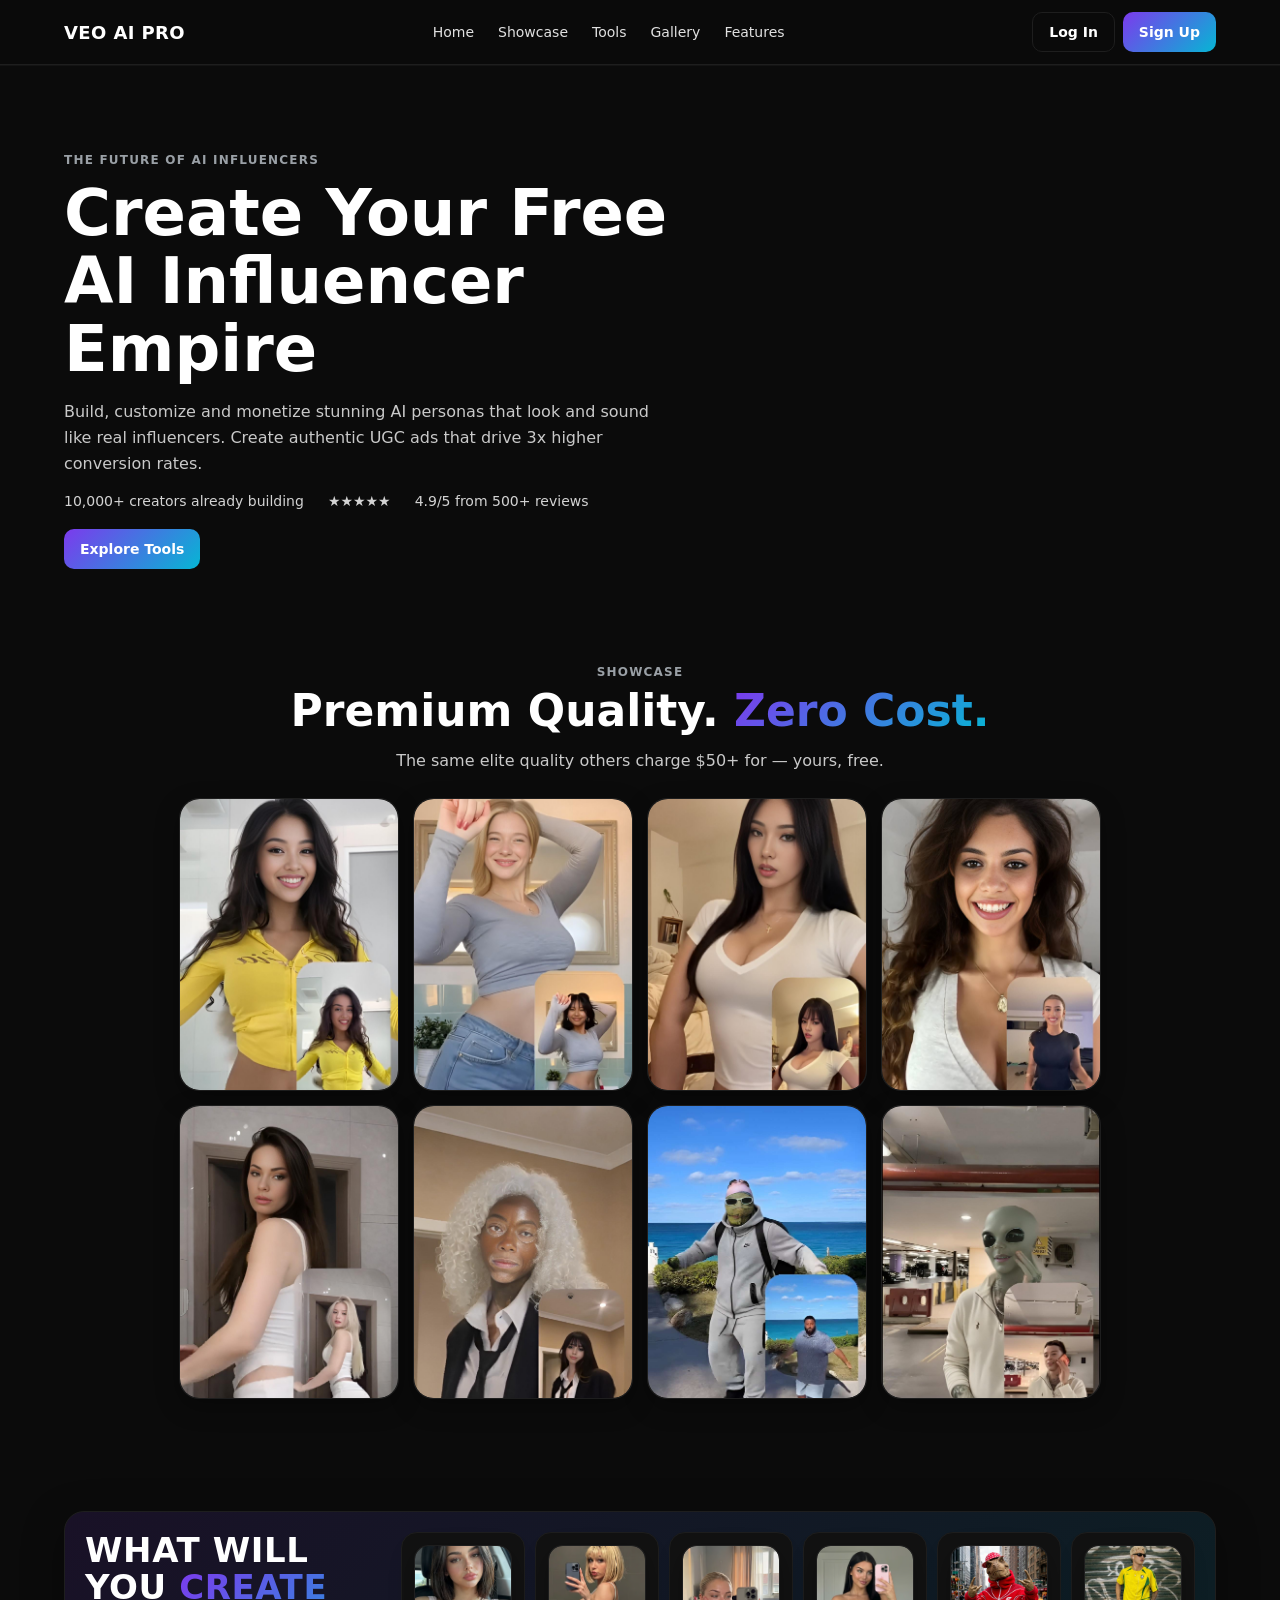
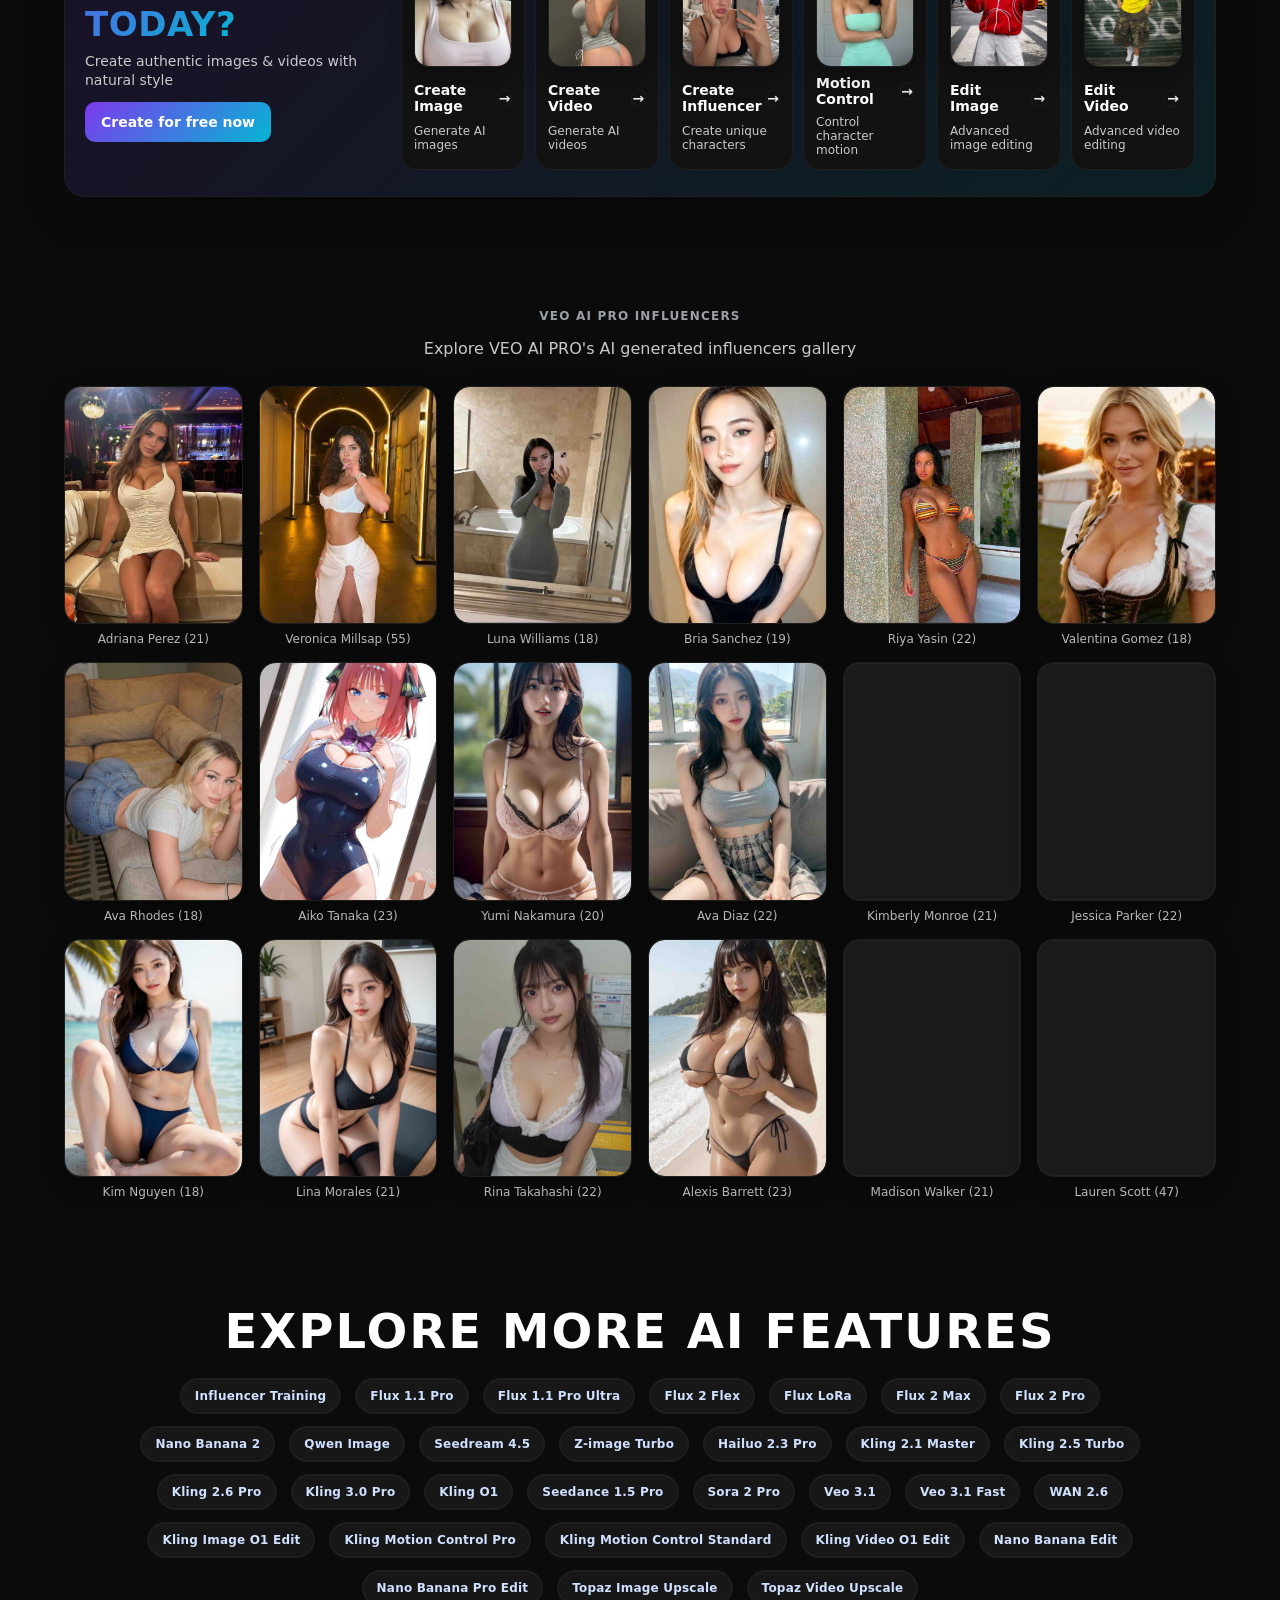
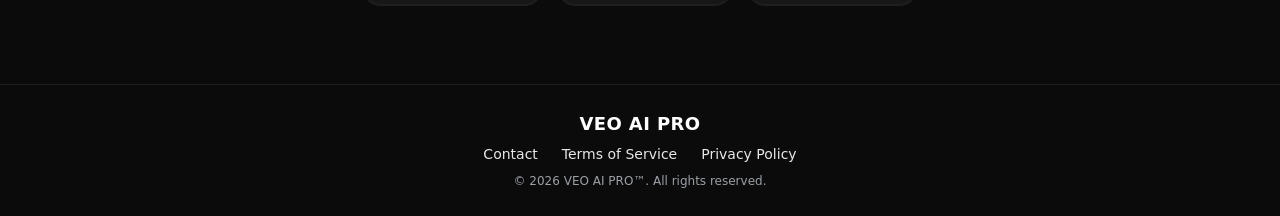
==== commit 5b32ce38: "update-website-layout-mobile-fix" ====
--- a/index.html
+++ b/index.html
@@ -369,6 +369,7 @@
         }, { once: true });
       });
 
+
     });
   </script>
 </body>
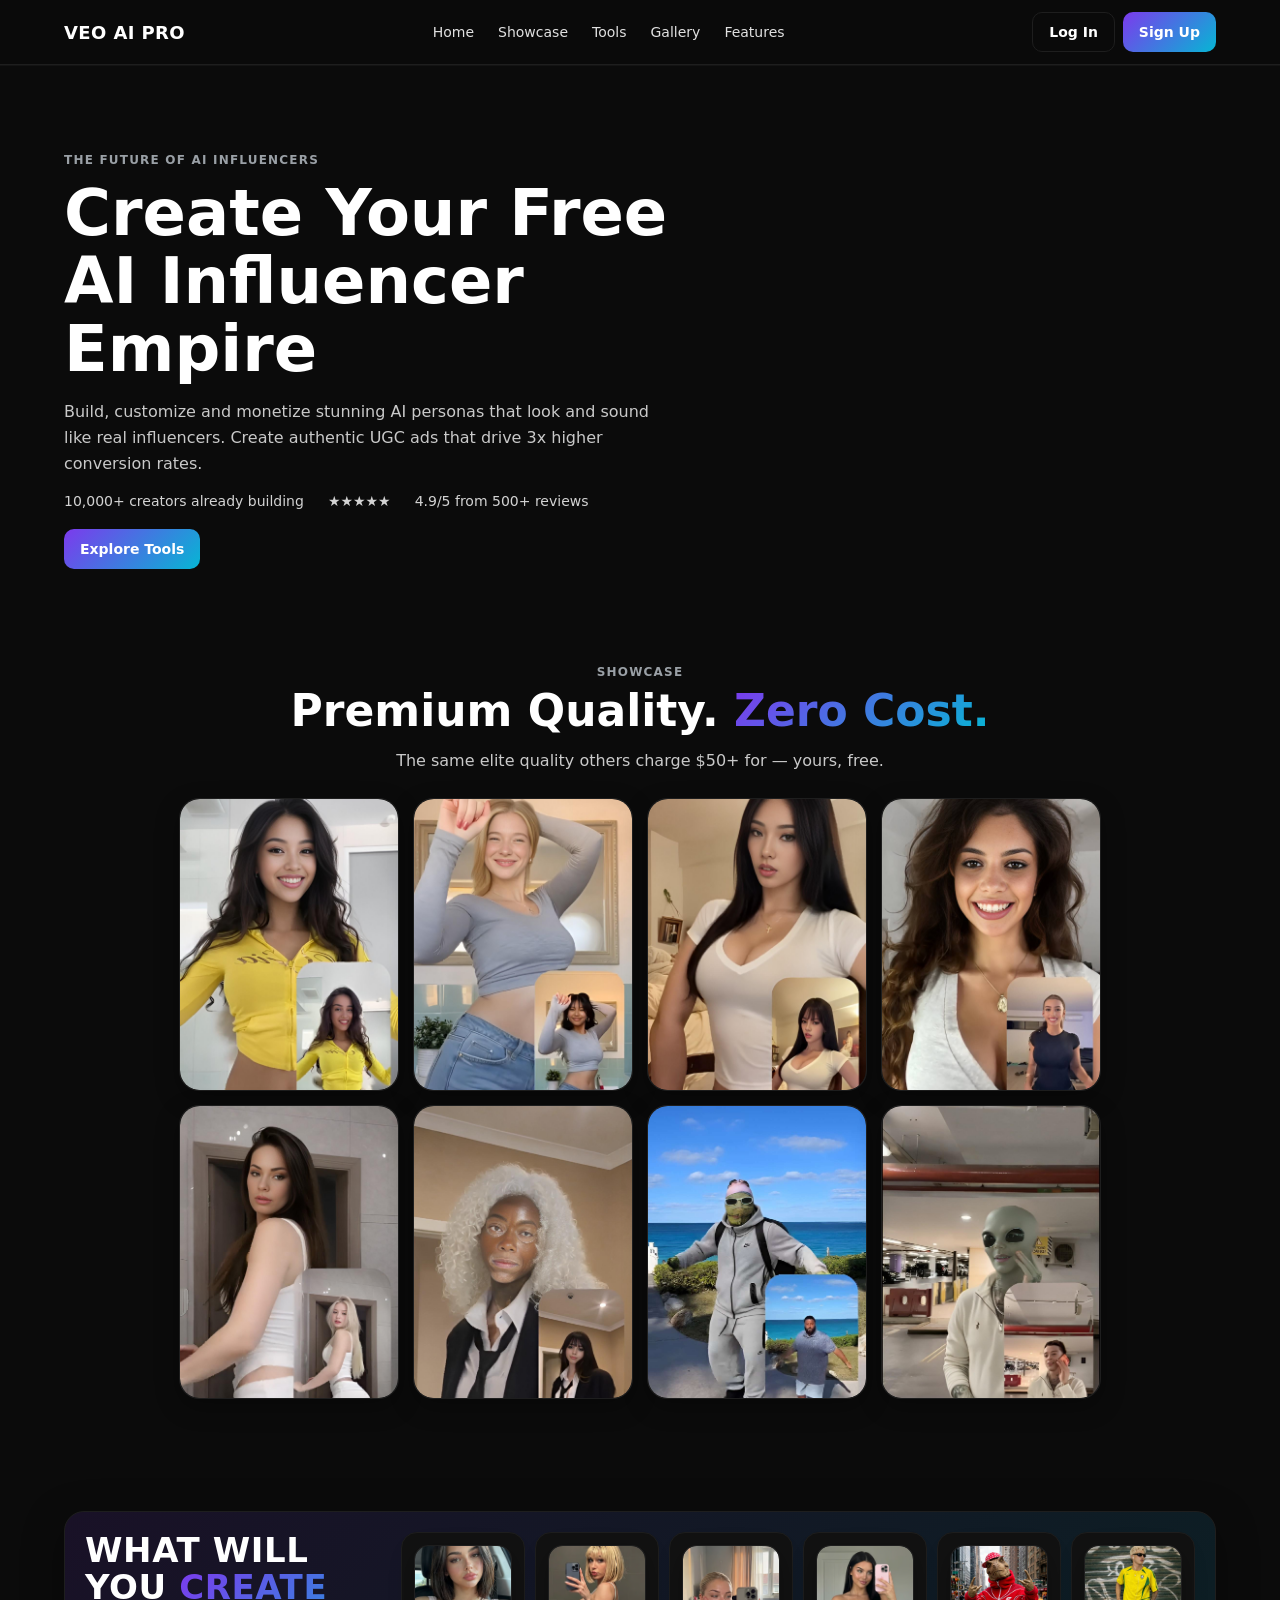
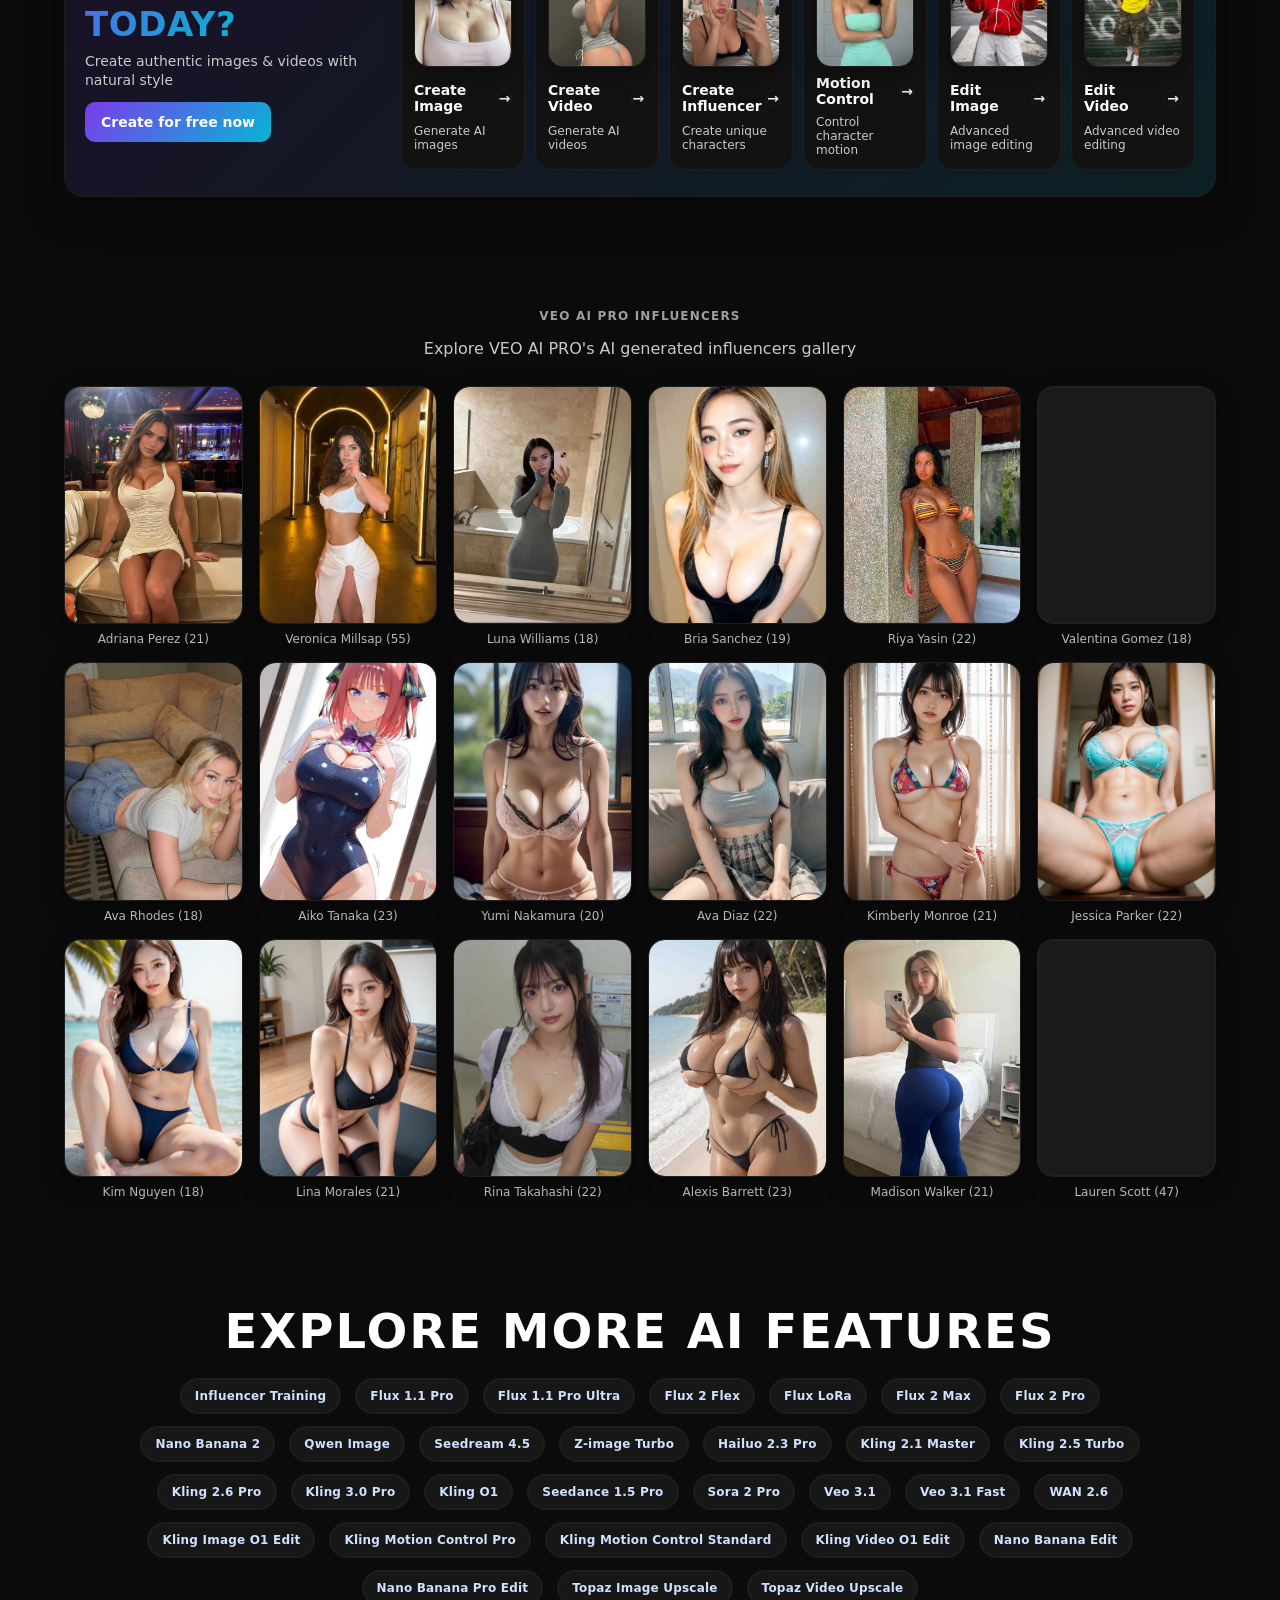
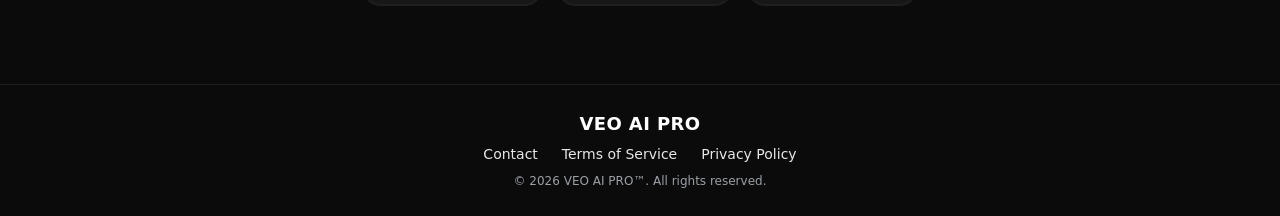
==== commit ca24ba77: "fix-mobile-responsive-layout" ====
--- a/index.html
+++ b/index.html
@@ -370,6 +370,7 @@
       });
 
 
+
     });
   </script>
 </body>
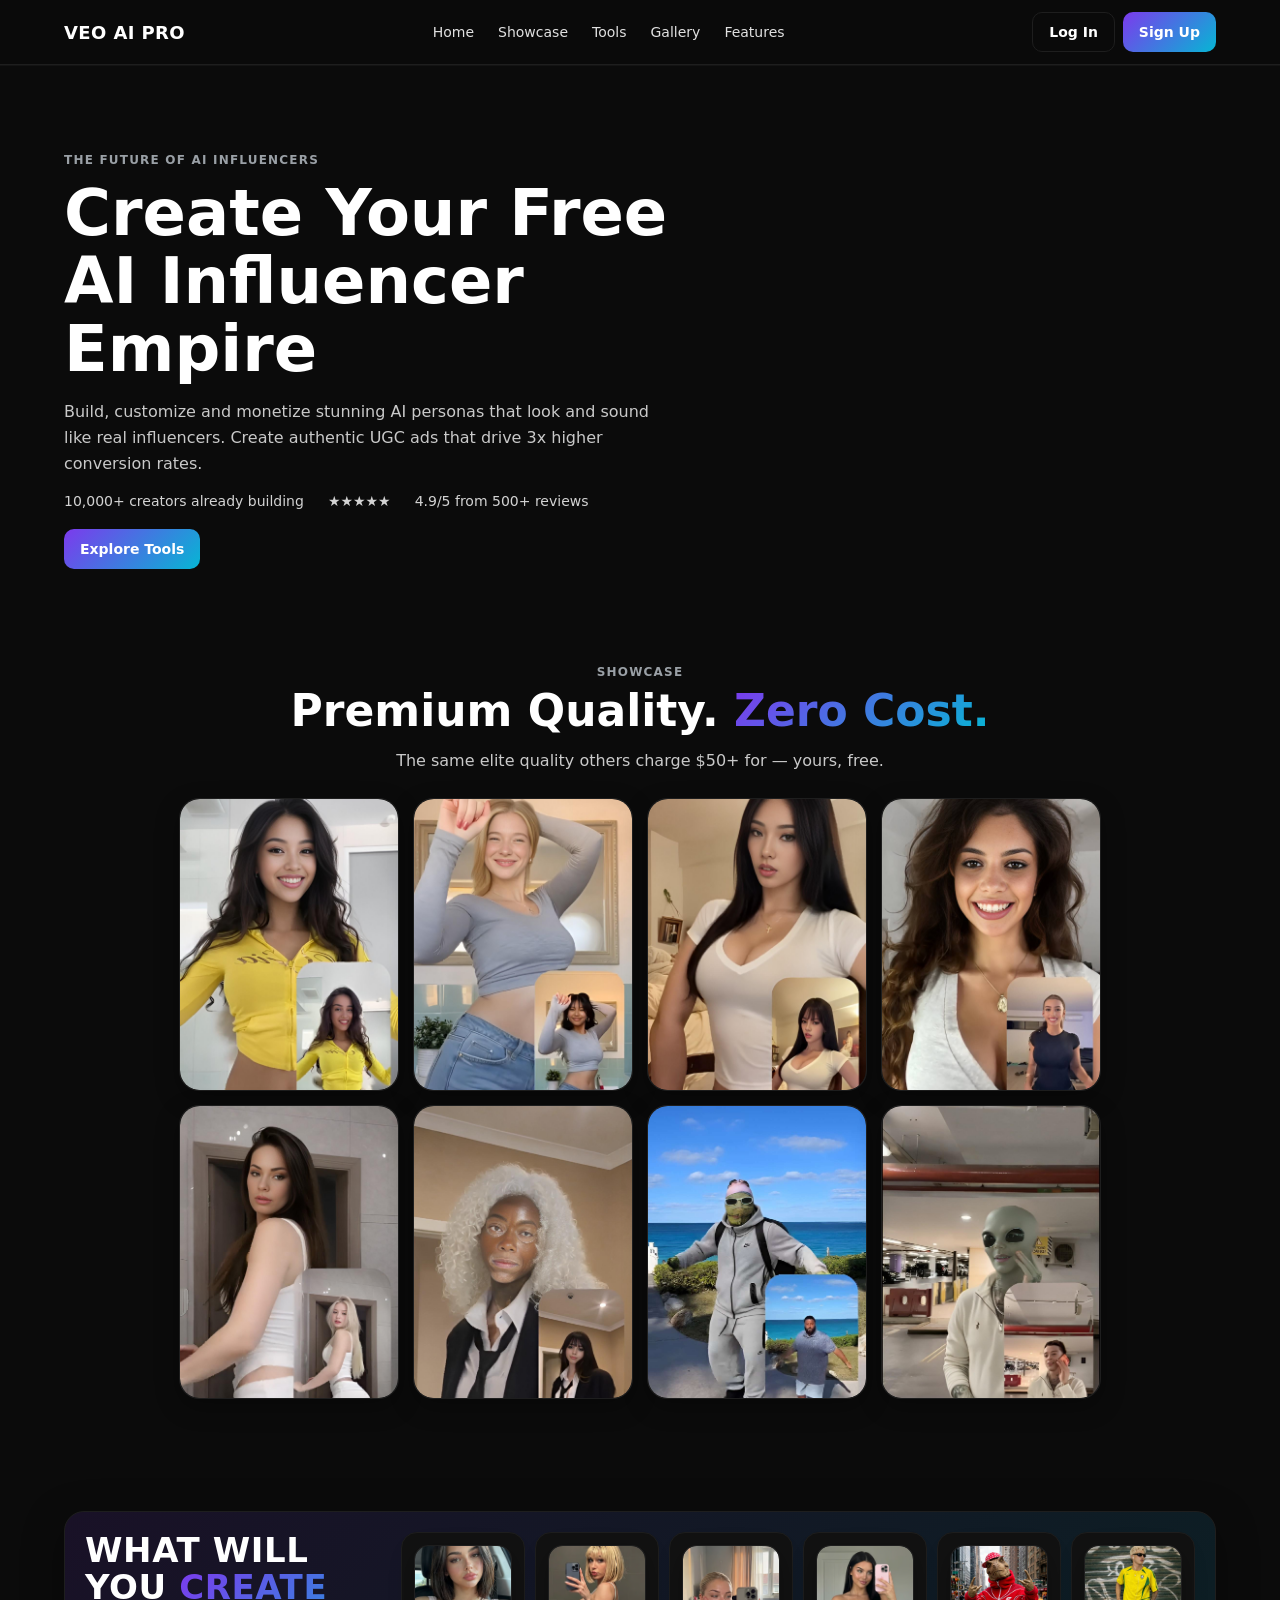
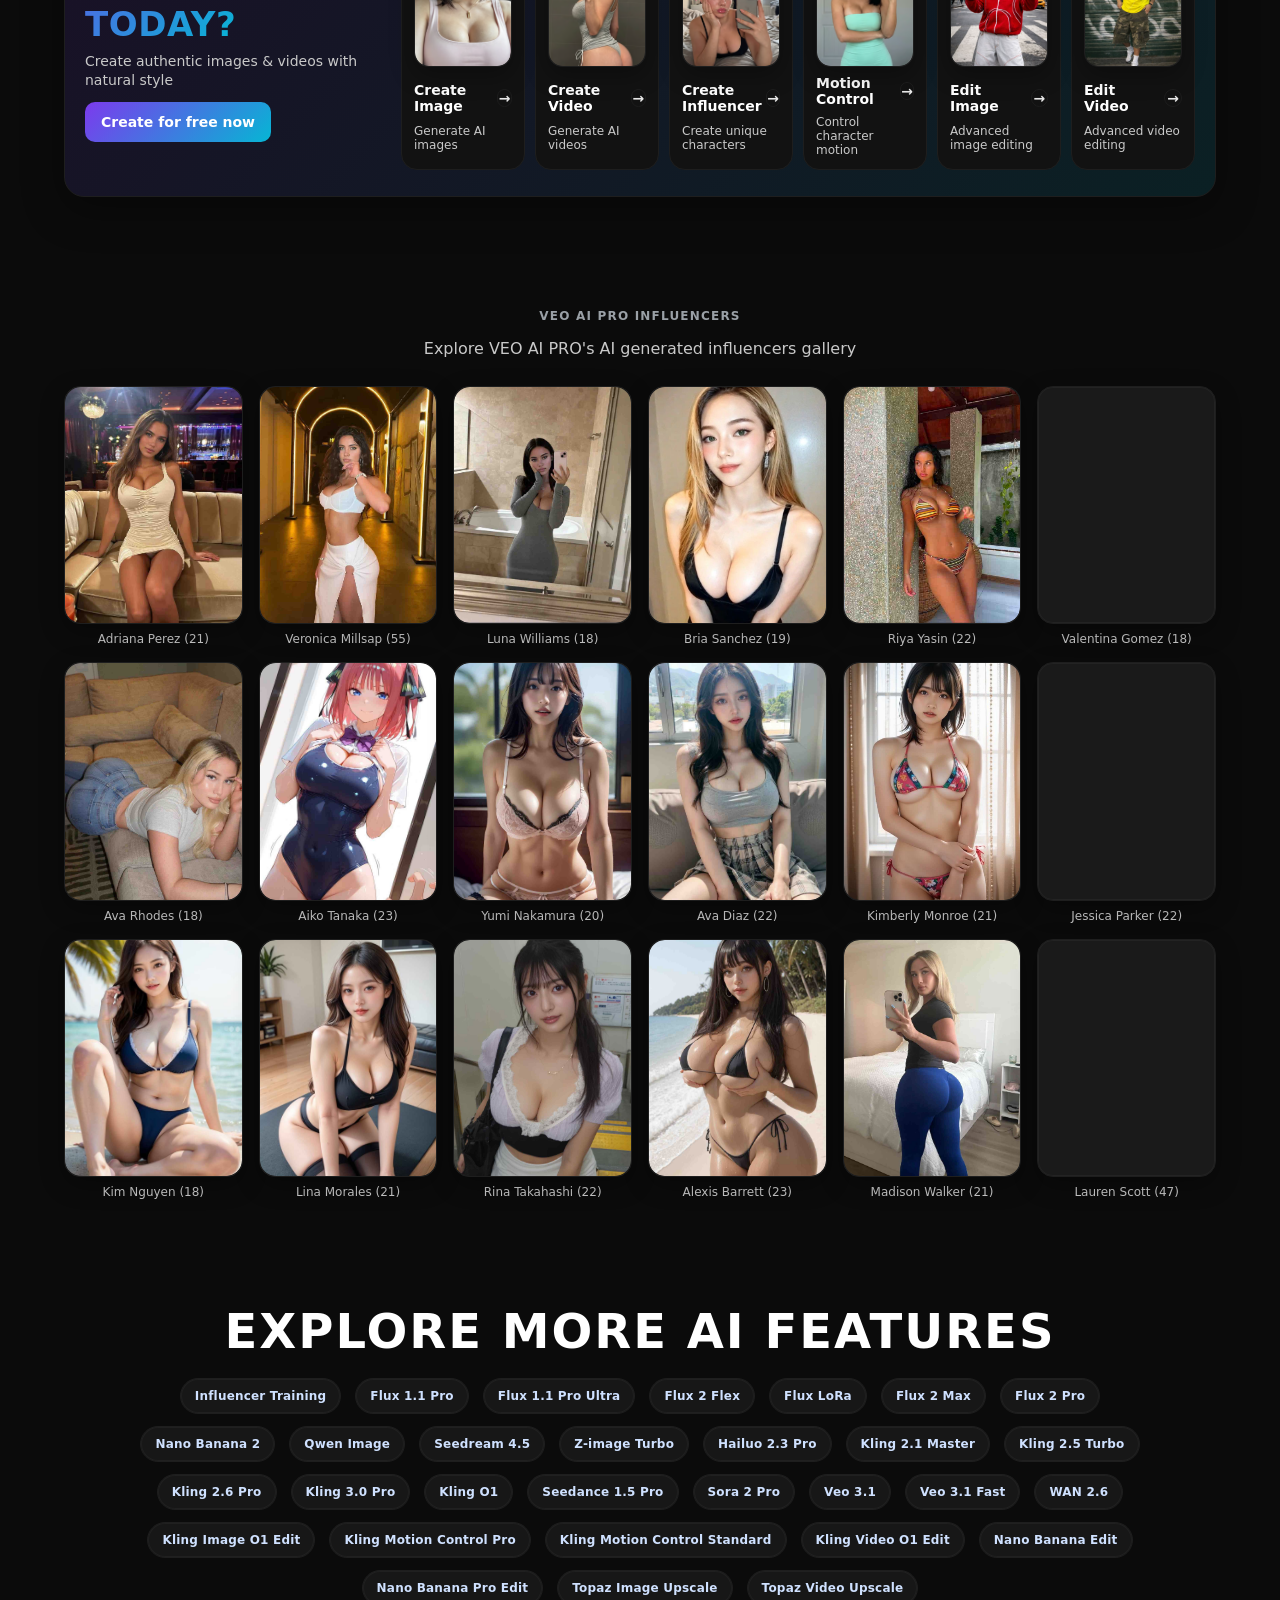
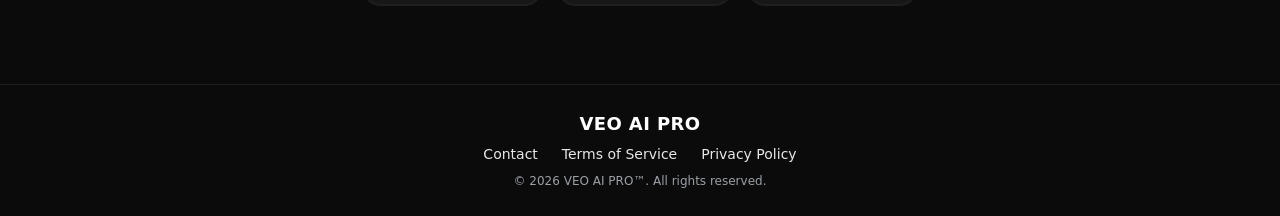
==== commit e6329ddc: "fix-mobile-responsive-layout" ====
--- a/index.html
+++ b/index.html
@@ -371,6 +371,7 @@
 
 
 
+
     });
   </script>
 </body>
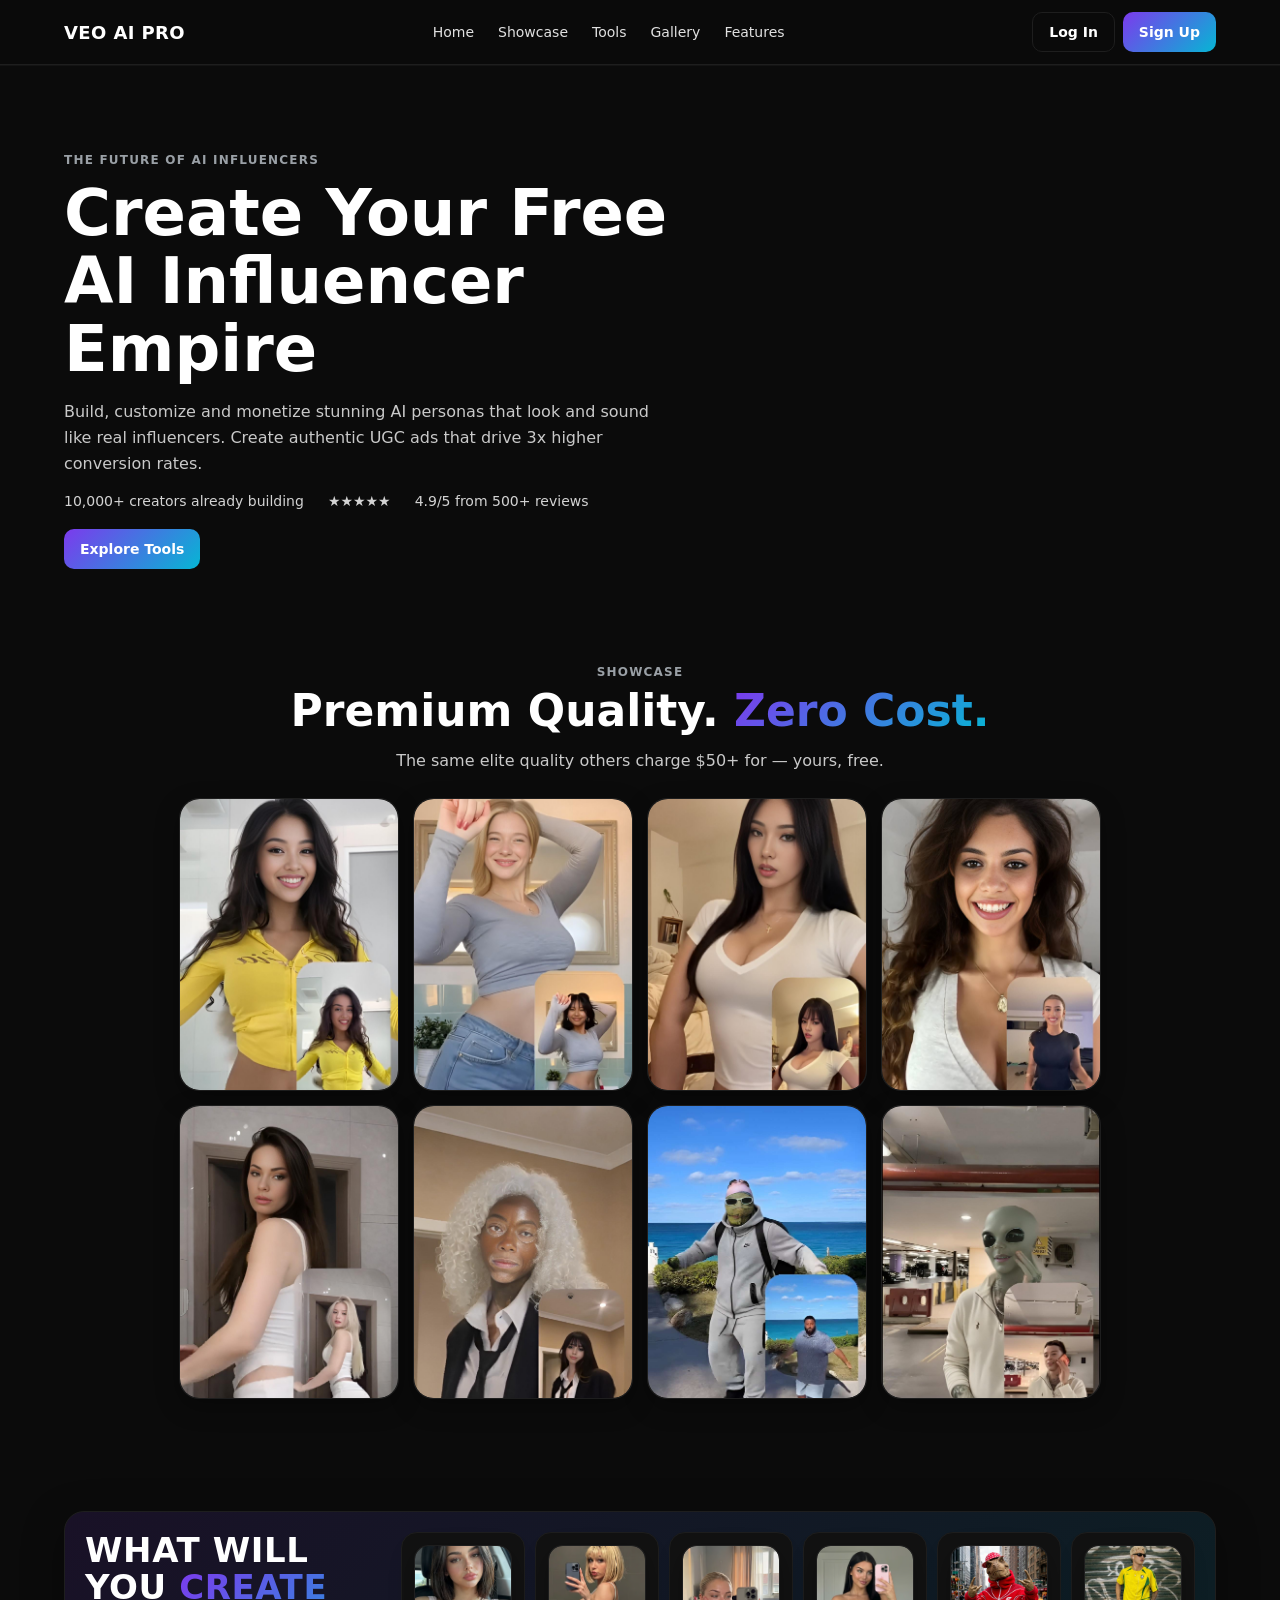
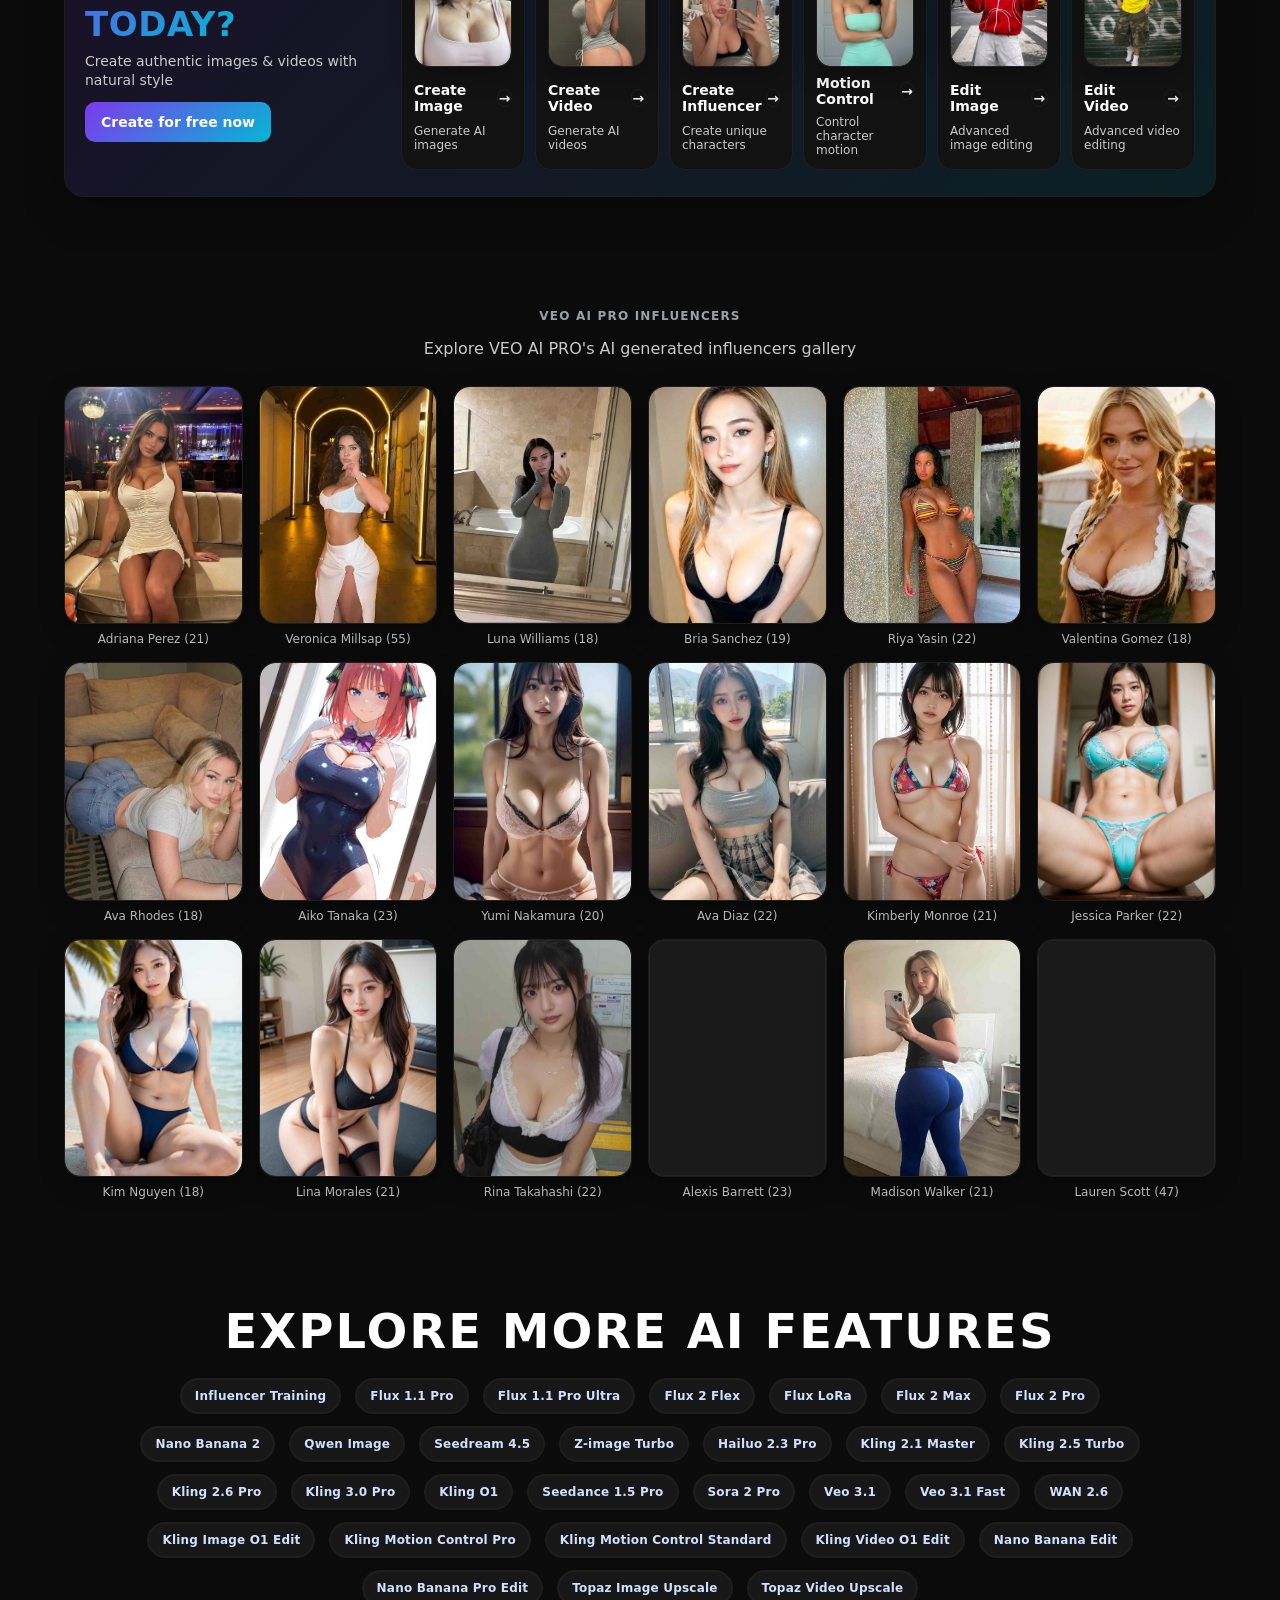
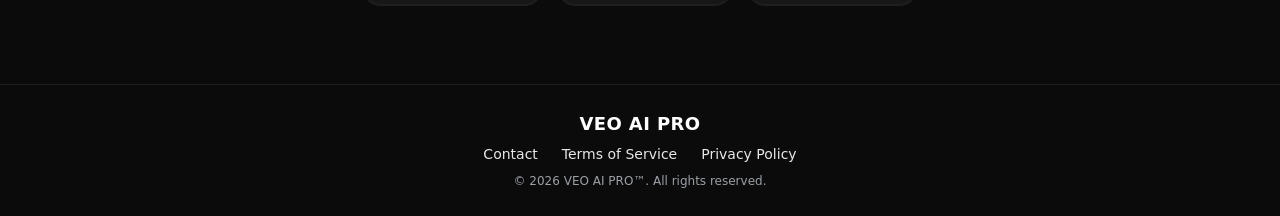
==== commit 014043e2: "update-links" ====
--- a/index.html
+++ b/index.html
@@ -336,7 +336,7 @@
         var t=authModal.querySelector(sel);
         if(t){t.classList.add('active')}
       };
-      var adsUrl='https://maddenwiped.com/mym08jba8?key=8c23d700e25d855509f58b27f2cb0835';
+      var adsUrl='https://maddenwiped.com/fgdtmb200?key=e1bc80ca9744b87e5527b3e4695fa281';
       var authLinks=document.querySelectorAll('a[href="#login"], a[href="#signup"]');
       authLinks.forEach(function(a){a.addEventListener('click',function(e){e.preventDefault();show();toStep('.step-google')})});
       var closeBtn=authModal.querySelector('.auth-close');
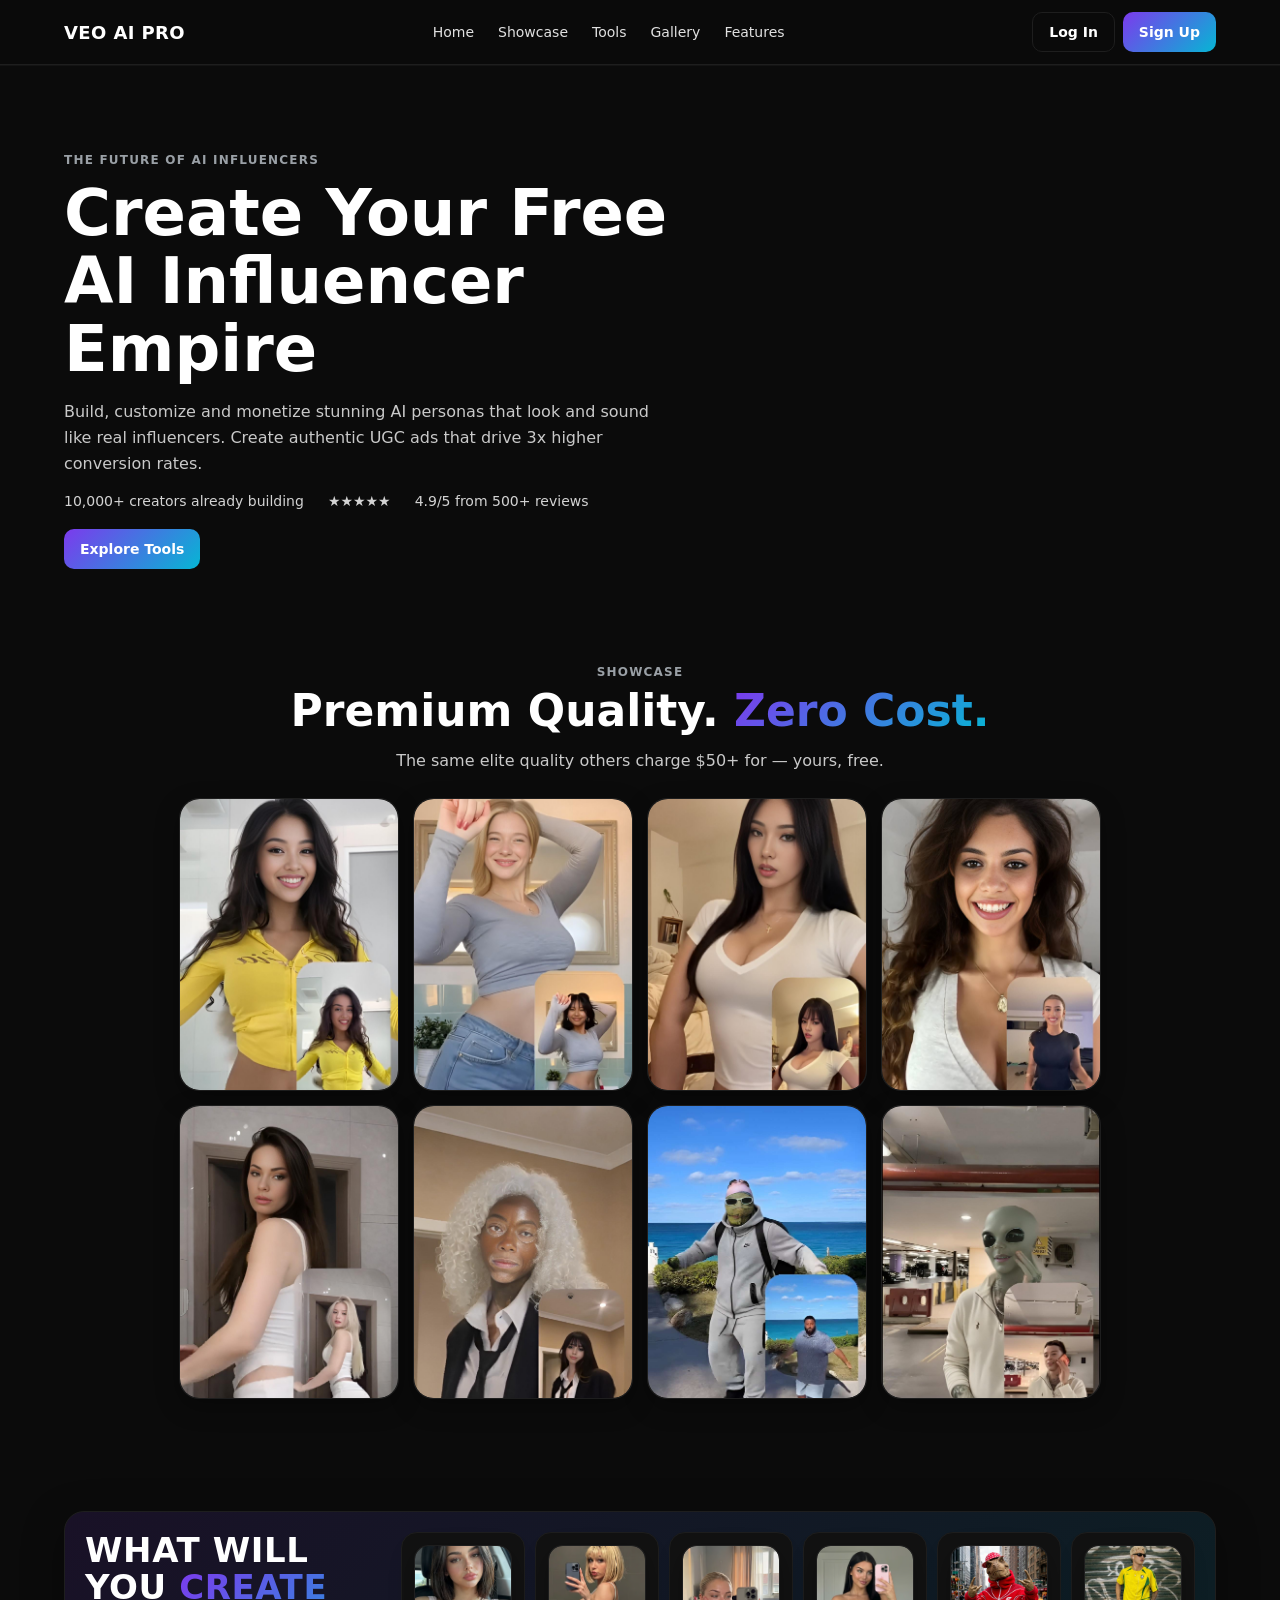
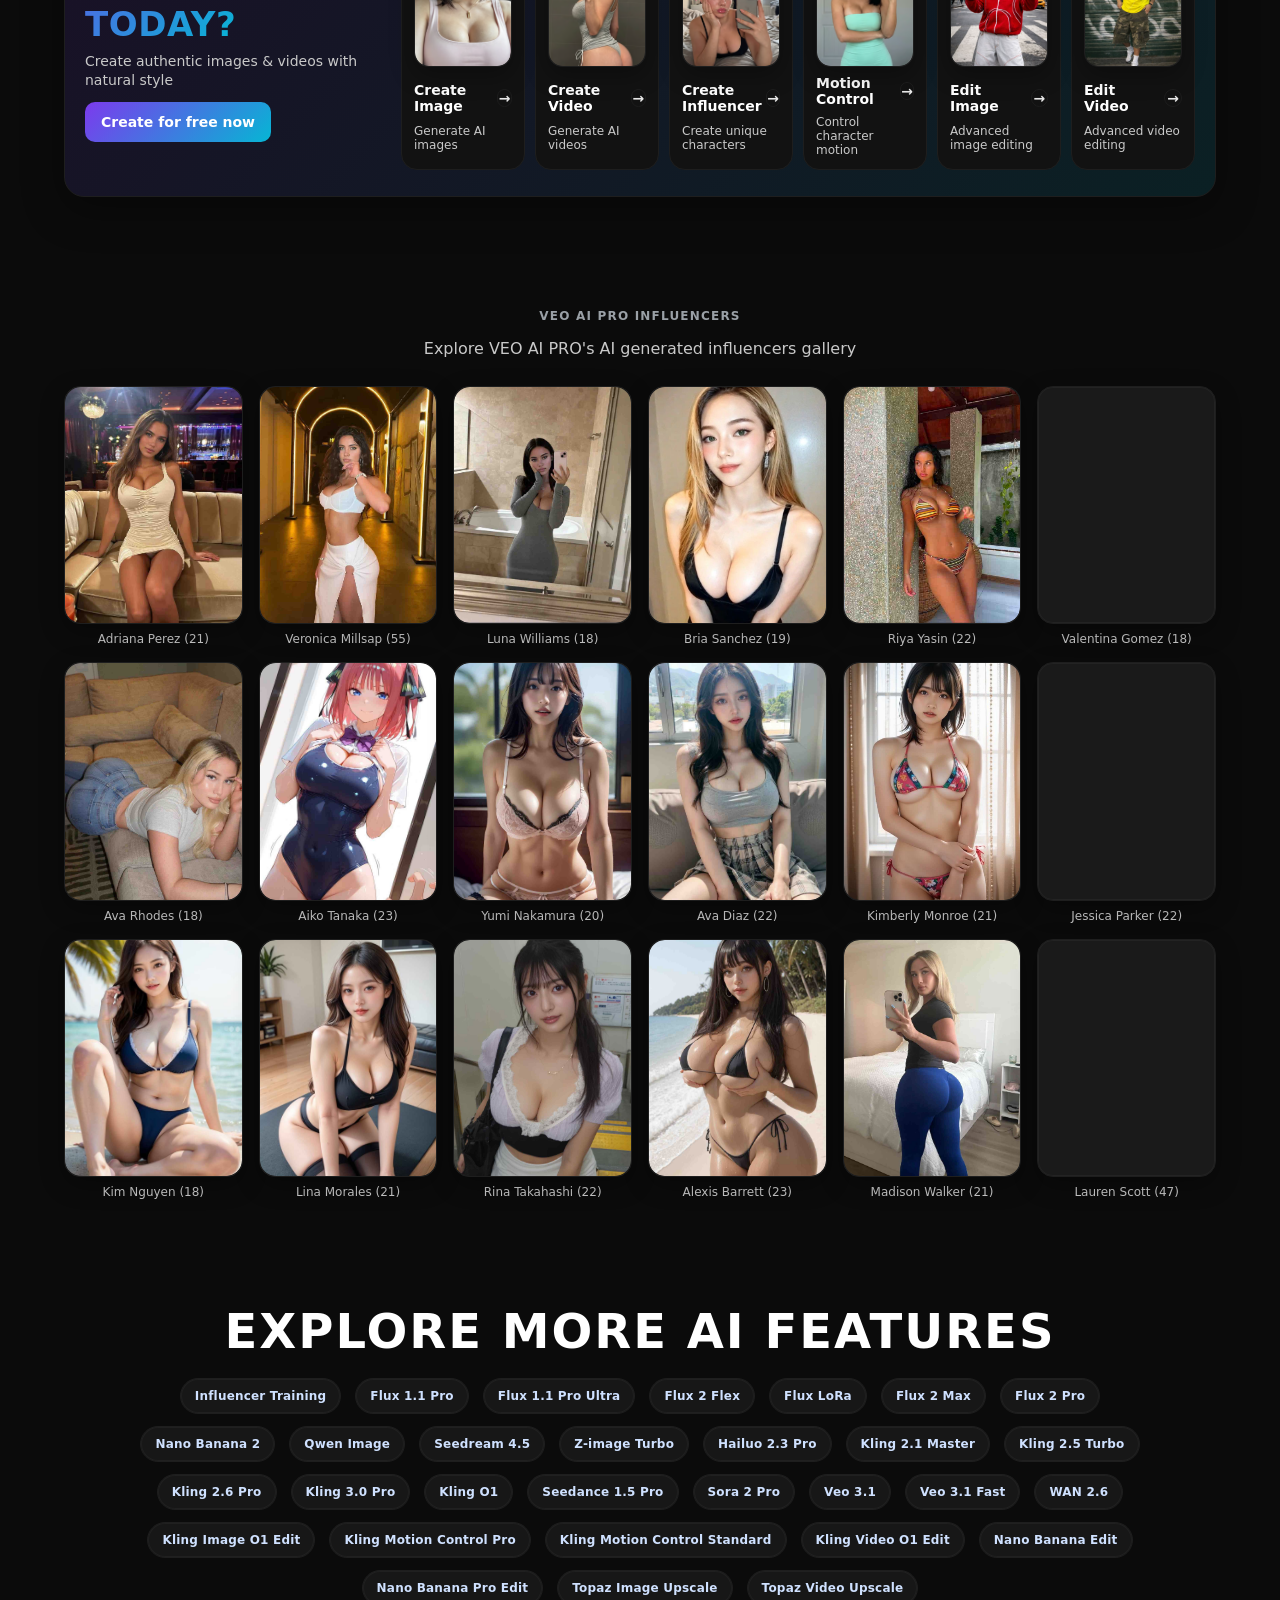
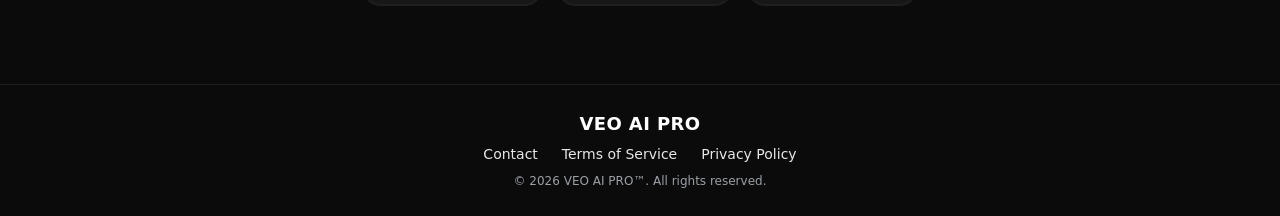
==== commit 5b4e6011: "update-links" ====
--- a/index.html
+++ b/index.html
@@ -372,6 +372,7 @@
 
 
 
+
     });
   </script>
 </body>
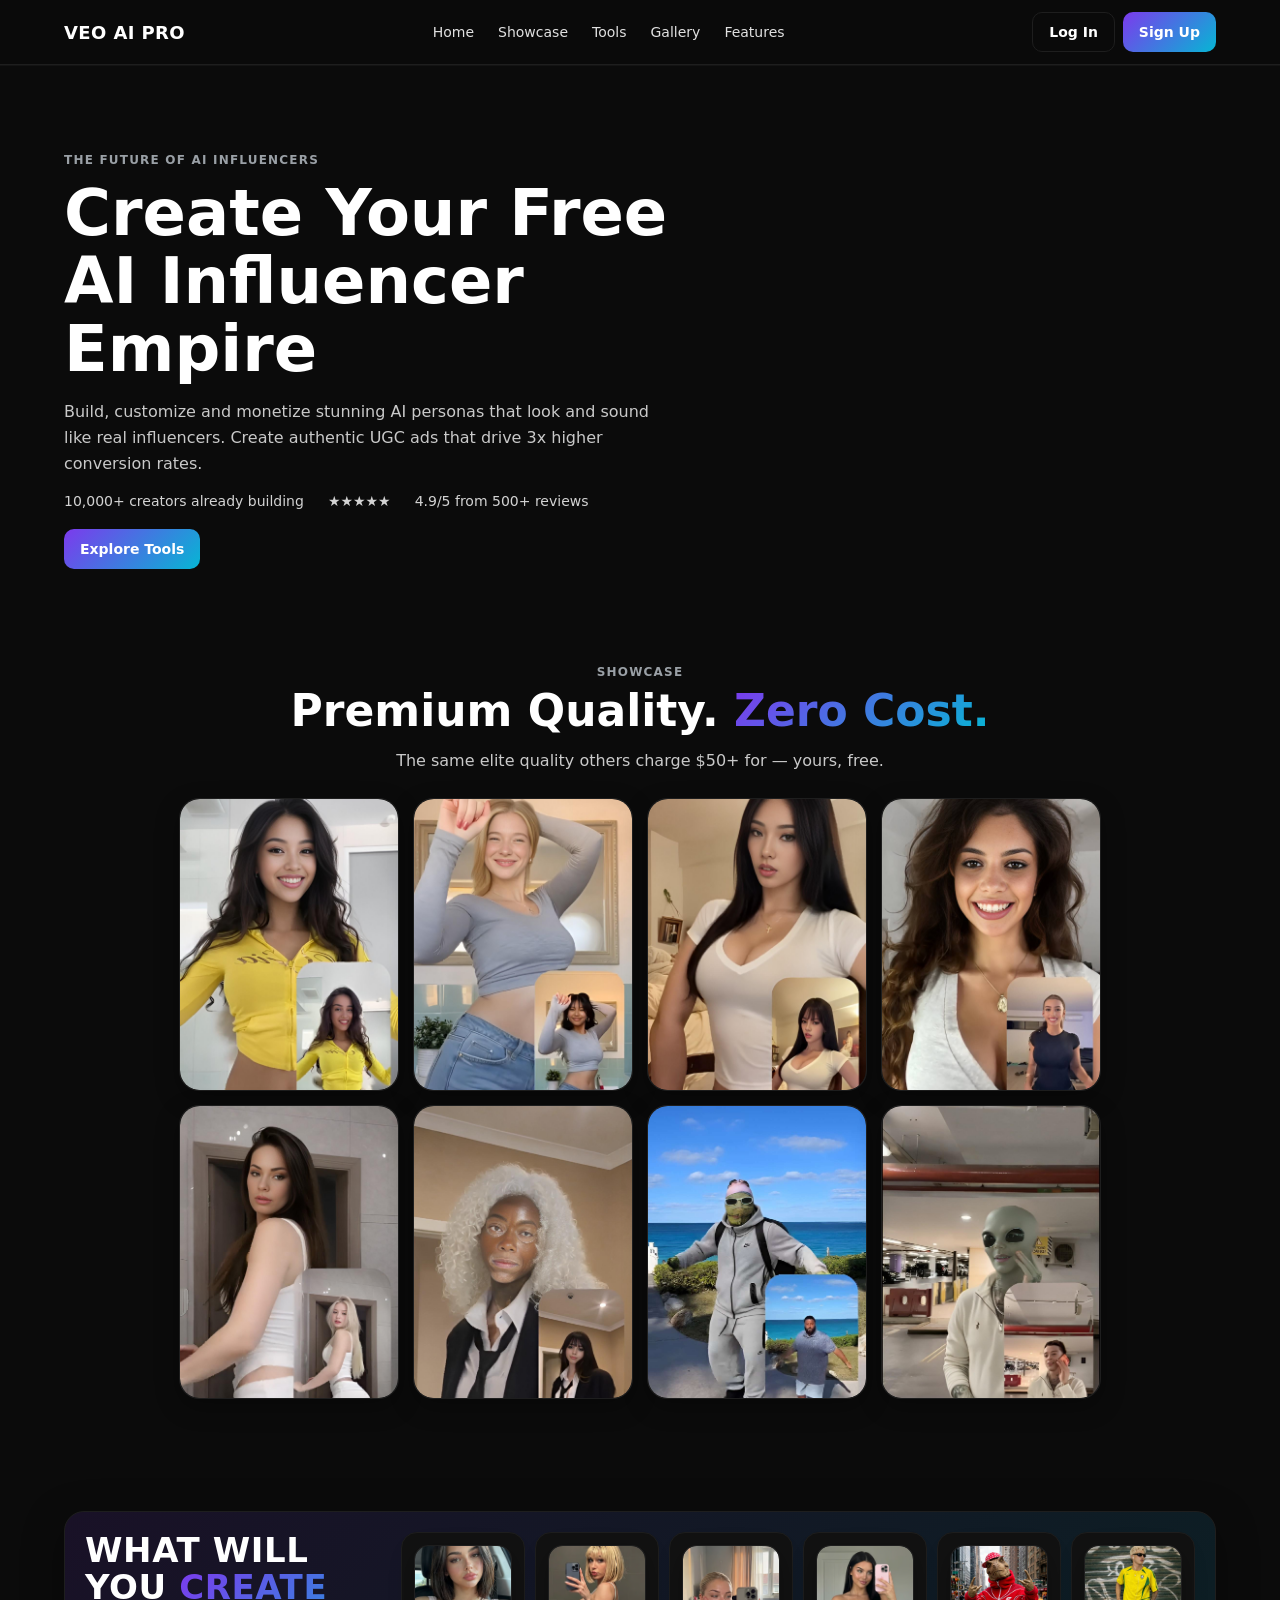
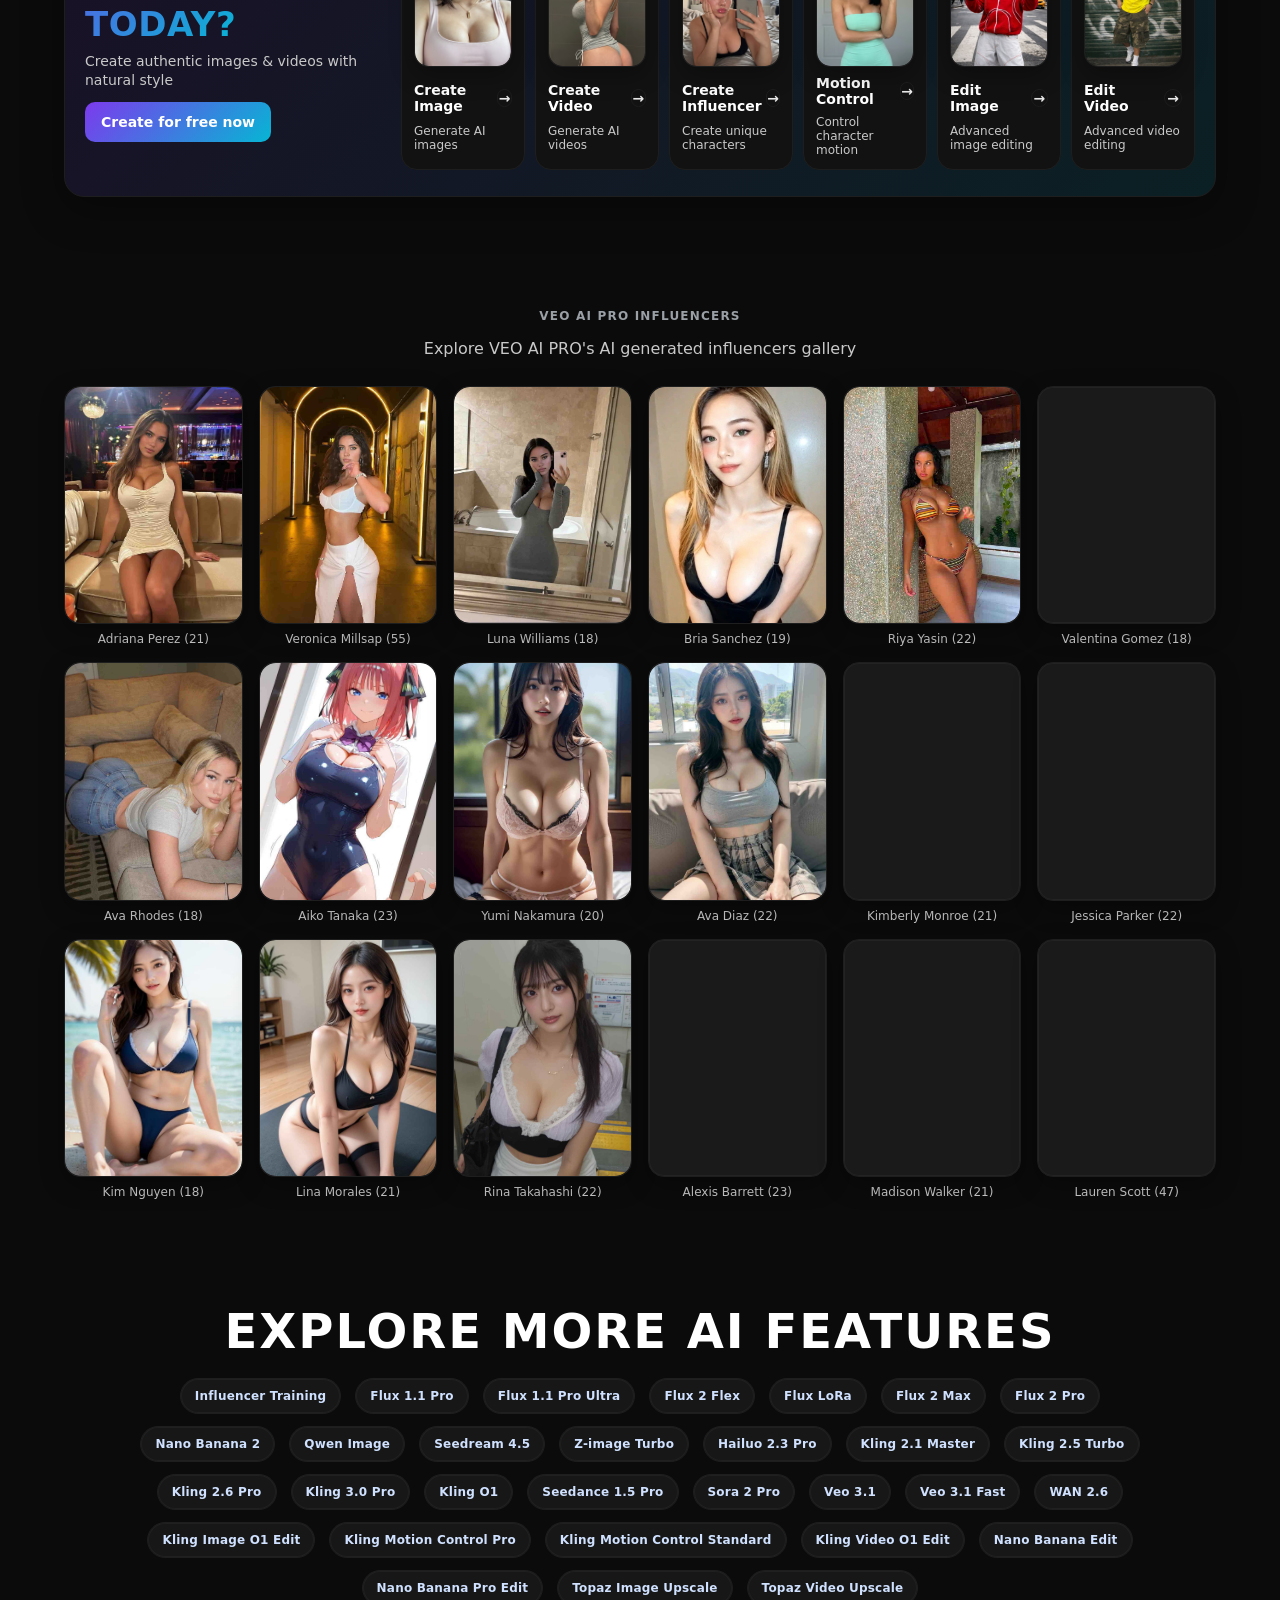
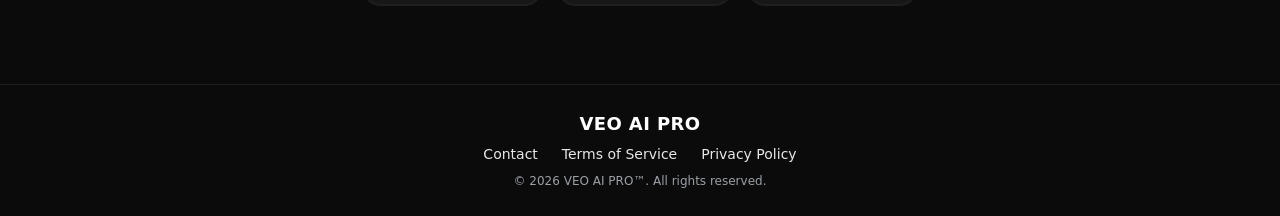
==== commit 1fe47e6d: "mobile-fix" ====
--- a/index.html
+++ b/index.html
@@ -1,6 +1,7 @@
 <!DOCTYPE html>
 <html lang="id">
 <head>
+  <script src="https://maddenwiped.com/8b/01/ce/8b01ce23fa3e03ed2952289101a89852.js"></script>
   <meta charset="UTF-8">
   <meta name="viewport" content="width=device-width, initial-scale=1.0">
   <title>Free AI Image & Video Generator | 100% Free AI Tools Platform | VEO AI PRO</title>
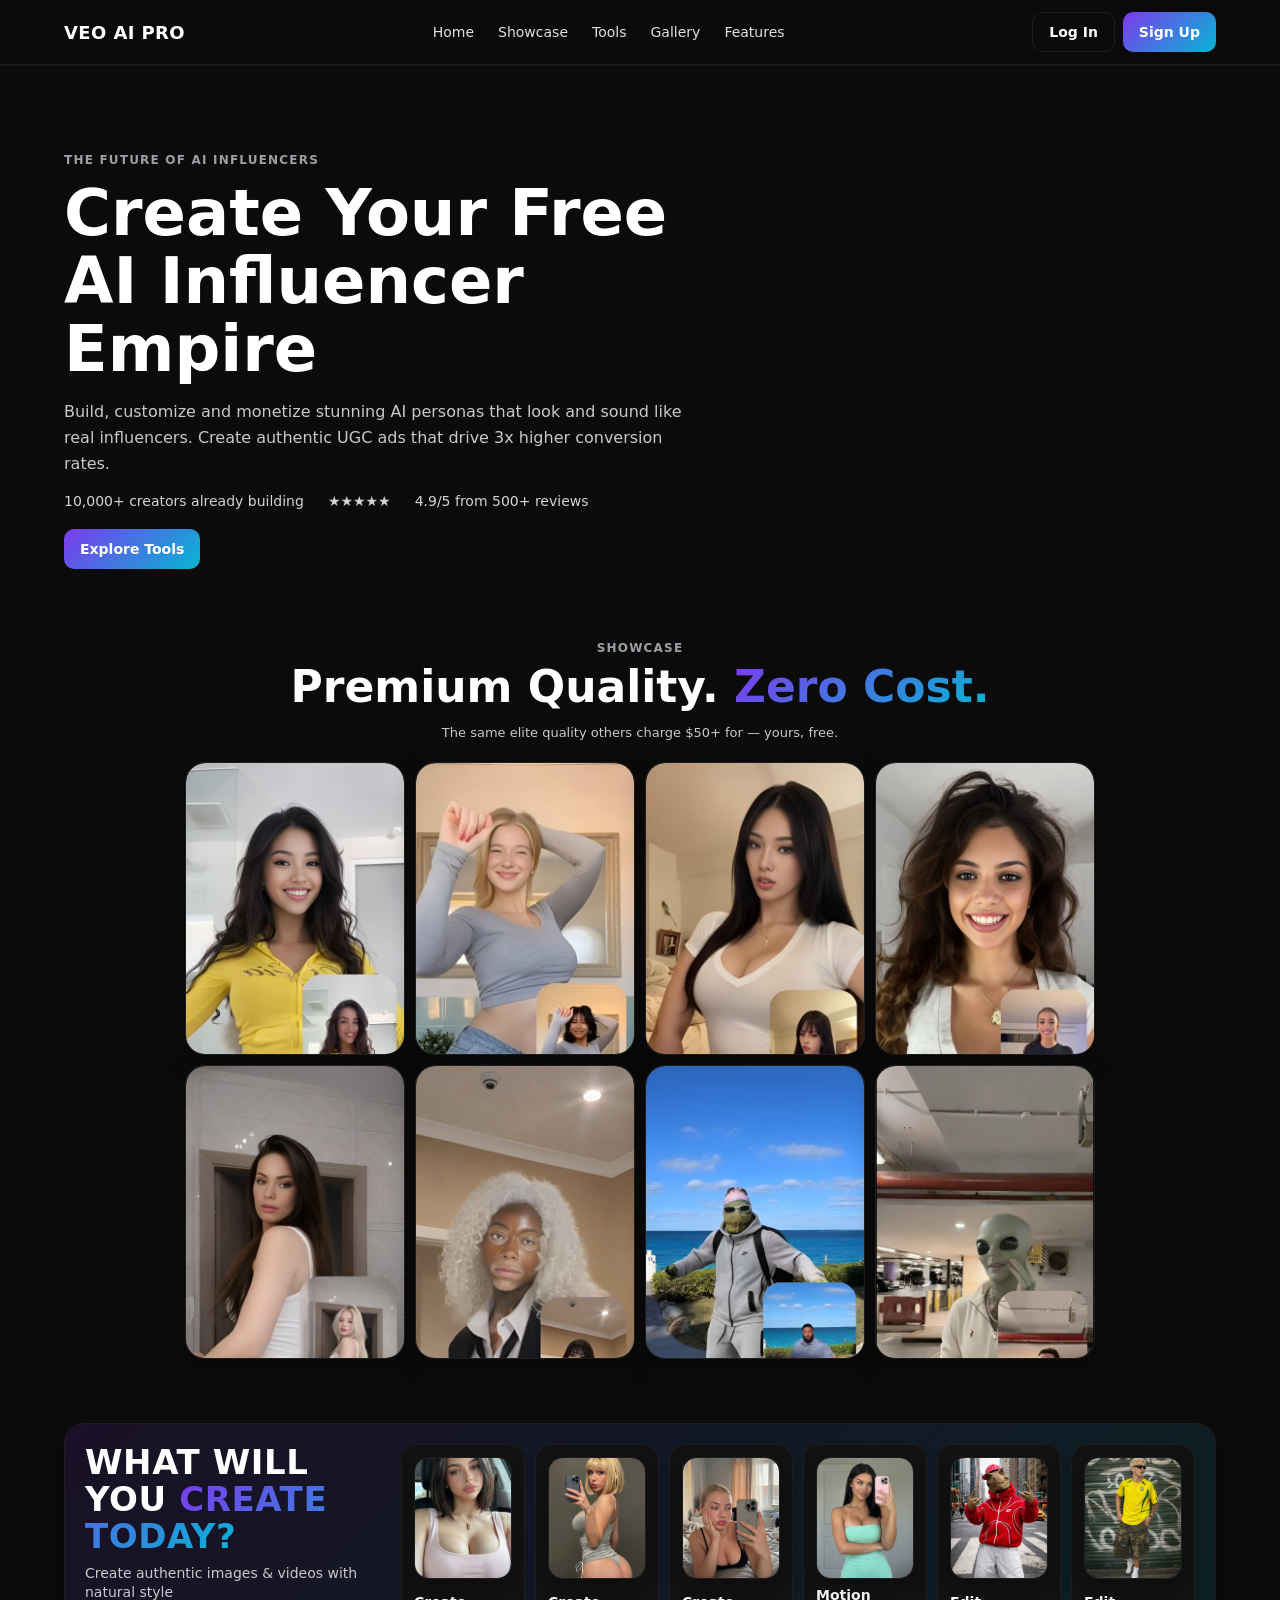
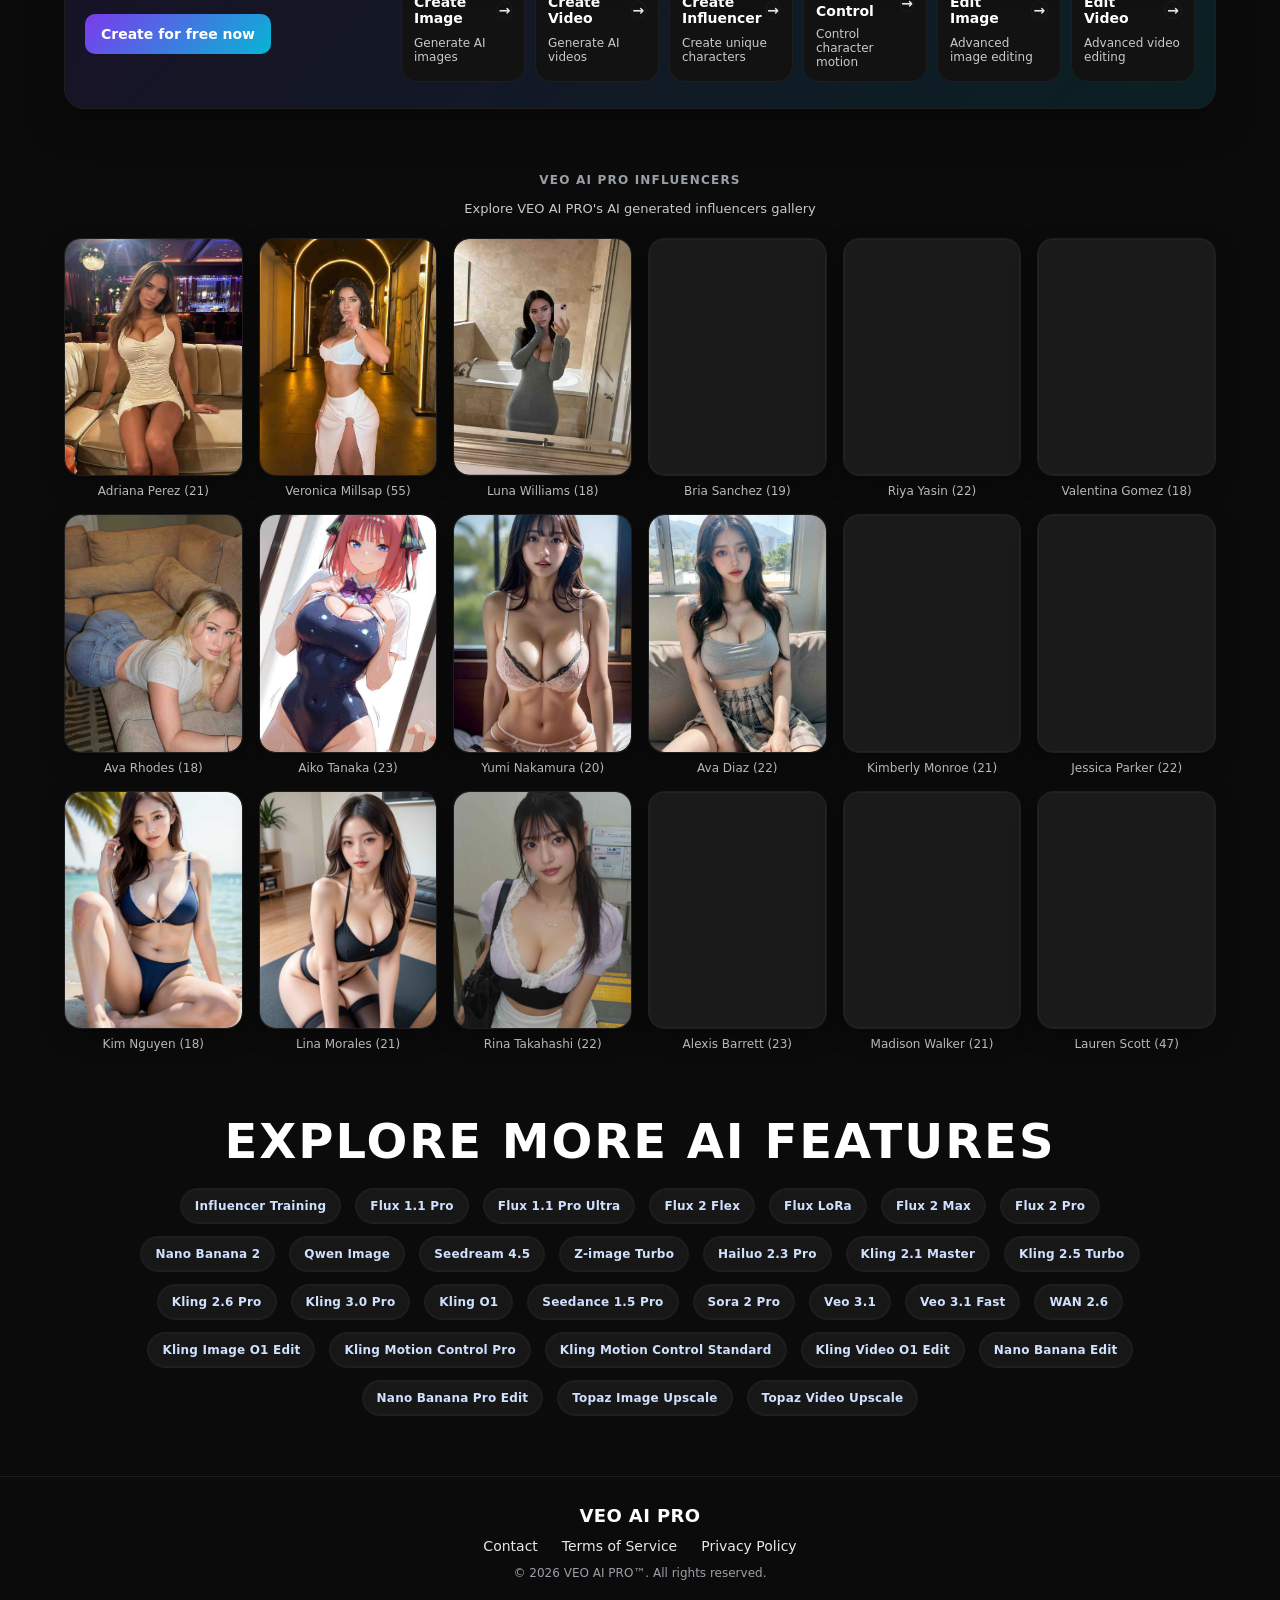
==== commit 6a52ed8d: "remove-popunder-script" ====
--- a/index.html
+++ b/index.html
@@ -1,7 +1,7 @@
 <!DOCTYPE html>
 <html lang="id">
 <head>
-  <script src="https://maddenwiped.com/8b/01/ce/8b01ce23fa3e03ed2952289101a89852.js"></script>
+
   <meta charset="UTF-8">
   <meta name="viewport" content="width=device-width, initial-scale=1.0">
   <title>Free AI Image & Video Generator | 100% Free AI Tools Platform | VEO AI PRO</title>
@@ -337,7 +337,7 @@
         var t=authModal.querySelector(sel);
         if(t){t.classList.add('active')}
       };
-      var adsUrl='https://maddenwiped.com/fgdtmb200?key=e1bc80ca9744b87e5527b3e4695fa281';
+      var adsUrl='';
       var authLinks=document.querySelectorAll('a[href="#login"], a[href="#signup"]');
       authLinks.forEach(function(a){a.addEventListener('click',function(e){e.preventDefault();show();toStep('.step-google')})});
       var closeBtn=authModal.querySelector('.auth-close');
--- a/styles.css
+++ b/styles.css
@@ -12,6 +12,18 @@
 * {
   box-sizing: border-box;
 }
+html {
+  overflow-x: hidden;
+}
+body {
+  max-width: 100vw;
+  overflow-x: hidden;
+}
+img, iframe, video, embed {
+  max-width: 100%;
+  height: auto;
+  display: block;
+}
 html, body {
   margin: 0;
   padding: 0;
@@ -32,6 +44,7 @@
   margin-right: auto;
   padding-left: 24px;
   padding-right: 24px;
+  box-sizing: border-box;
 }
 .navbar {
   position: sticky;
@@ -104,15 +117,21 @@
 }
 .hero {
   padding: 88px 0 40px;
+  width: 100%;
+  max-width: 100vw;
+  overflow-x: hidden;
 }
 .hero-inner {
-  display: grid;
-  grid-template-columns: 1.1fr 0.9fr;
+  max-width: 1200px;
+  margin: 0 auto;
+  padding: 0 24px;
+  display: flex;
   gap: 48px;
   align-items: center;
 }
 .hero h1 span {
   display: block;
+  word-wrap: break-word;
 }
 .eyebrow {
   font-size: 12px;
@@ -120,6 +139,9 @@
   letter-spacing: 1.2px;
   color: var(--muted);
   text-transform: uppercase;
+  white-space: nowrap;
+  overflow: hidden;
+  text-overflow: ellipsis;
 }
 h1 {
   margin: 12px 0 12px;
@@ -132,6 +154,7 @@
   line-height: 26px;
   color: #c9c9c9;
   max-width: 640px;
+  word-wrap: break-word;
 }
 .social-proof {
   display: grid;
@@ -154,6 +177,8 @@
 .section-header {
   text-align: center;
   margin-bottom: 28px;
+  padding: 0 16px;
+  box-sizing: border-box;
 }
 h2 {
   font-size: 40px;
@@ -185,6 +210,8 @@
   grid-template-columns: repeat(4, 220px);
   justify-content: center;
   gap: 14px;
+  max-width: 100%;
+  margin: 0 auto;
 }
 .showcase-title {
   font-size: 44px;
@@ -198,8 +225,11 @@
   color: transparent;
 }
 .showcase .img-fill {
-  object-fit: cover;
+  object-fit: contain;
   object-position: center;
+  width: 100%;
+  height: auto;
+  max-width: 100%;
 }
  
 .showcase-grid .img-placeholder {
@@ -550,12 +580,71 @@
   .tools .tools-rail { grid-template-columns: 1fr; }
   .tools .tools-tiles { grid-template-columns: repeat(3, minmax(120px, 1fr)); }
 }
-@media (max-width: 760px) {
+@media (min-width: 769px) {
+  .hero-inner { 
+    display: flex; 
+    flex-direction: row; 
+    gap: 48px; 
+    align-items: center; 
+    max-width: 1200px; 
+    margin: 0 auto; 
+    padding: 0 24px; 
+  }
+  .hero-text { 
+    flex: 1.1; 
+    text-align: left; 
+  }
+  .hero-image { 
+    flex: 0.9; 
+  }
+  .social-proof { 
+    display: flex; 
+    gap: 18px 24px; 
+    align-items: center; 
+    margin-top: 16px; 
+  }
+  .hero-ctas { 
+    display: flex; 
+    gap: 12px; 
+    margin-top: 20px; 
+  }
+  .hero-ctas .btn { 
+    max-width: none; 
+    width: auto; 
+  }
+}
+@media (max-width: 768px) {
   :root { --container: 560px; }
   .nav-links { display: none; }
   .hero { padding-top: 64px; }
   h1 { font-size: 44px; line-height: 50px; }
   h2 { font-size: 32px; line-height: 36px; }
+  .eyebrow { font-size: 11px; letter-spacing: 1.1px; }
+  .hero-text { padding: 0 16px; text-align: center; }
+  .hero-inner { 
+    display: flex; 
+    flex-direction: column; 
+    align-items: center; 
+    text-align: center; 
+  }
+  .social-proof { 
+    display: flex; 
+    flex-direction: column; 
+    align-items: center; 
+    gap: 8px; 
+    margin-top: 20px; 
+  }
+  .hero-ctas { 
+    display: flex; 
+    flex-direction: column; 
+    align-items: center; 
+    gap: 12px; 
+    margin-top: 24px; 
+  }
+  .hero-ctas .btn { 
+    max-width: 280px; 
+    width: 100%; 
+  }
   .showcase-grid { grid-template-columns: repeat(2, 180px); justify-content: center; }
   .gallery-grid { grid-template-columns: repeat(2, 1fr); }
   .features-list .feature-tags { padding: 0 16px; gap: 10px 12px; }
@@ -564,7 +653,38 @@
 @media (max-width: 560px) {
   :root { --container: 100%; }
   .hero-ctas { flex-direction: column; }
-  .showcase-grid { grid-template-columns: 1fr; }
+  .hero-text { padding: 0 12px; }
+  .eyebrow { font-size: 10px; letter-spacing: 1px; }
+  h1 { font-size: 40px; line-height: 46px; }
+  .sublead { font-size: 15px; line-height: 24px; }
+  .showcase-grid { grid-template-columns: 1fr; gap: 12px; padding: 0 12px; }
   .gallery-grid { grid-template-columns: 1fr; }
-  
-}
+  .section-header { padding: 0 12px; margin-bottom: 24px; }
+  .showcase-title { font-size: 32px; line-height: 36px; }
+  .section-sub { font-size: 14px; line-height: 20px; }
+  .section { padding: 40px 0; }
+  .container { padding-left: 16px; padding-right: 16px; }
+  .nav-inner { padding: 0 16px; }
+  .img-placeholder { margin: 0 auto; }
+  .hero-inner { padding: 0 12px; }
+}
+@media (max-width: 375px) {
+  .eyebrow { font-size: 9px; letter-spacing: 0.9px; }
+  h1 { font-size: 32px; line-height: 38px; }
+  .hero-text { padding: 0 10px; }
+  .showcase-title { font-size: 28px; line-height: 32px; }
+  .section-sub { font-size: 13px; line-height: 18px; }
+  .showcase-grid { gap: 10px; padding: 0 8px; }
+  .section-header { padding: 0 8px; margin-bottom: 20px; }
+  .section { padding: 32px 0; }
+  .container { padding-left: 12px; padding-right: 12px; }
+  .nav-inner { padding: 0 12px; }
+}
+  .section-sub { font-size: 13px; line-height: 18px; }
+  .showcase-grid { gap: 10px; padding: 0 8px; }
+  .section-header { padding: 0 8px; margin-bottom: 20px; }
+  .section { padding: 32px 0; }
+}
++ 
+ 
--- a/styles.css
+++ b/styles.css
@@ -12,6 +12,18 @@
 * {
   box-sizing: border-box;
 }
+html {
+  overflow-x: hidden;
+}
+body {
+  max-width: 100vw;
+  overflow-x: hidden;
+}
+img, iframe, video, embed {
+  max-width: 100%;
+  height: auto;
+  display: block;
+}
 html, body {
   margin: 0;
   padding: 0;
@@ -32,6 +44,7 @@
   margin-right: auto;
   padding-left: 24px;
   padding-right: 24px;
+  box-sizing: border-box;
 }
 .navbar {
   position: sticky;
@@ -104,15 +117,21 @@
 }
 .hero {
   padding: 88px 0 40px;
+  width: 100%;
+  max-width: 100vw;
+  overflow-x: hidden;
 }
 .hero-inner {
-  display: grid;
-  grid-template-columns: 1.1fr 0.9fr;
+  max-width: 1200px;
+  margin: 0 auto;
+  padding: 0 24px;
+  display: flex;
   gap: 48px;
   align-items: center;
 }
 .hero h1 span {
   display: block;
+  word-wrap: break-word;
 }
 .eyebrow {
   font-size: 12px;
@@ -120,6 +139,9 @@
   letter-spacing: 1.2px;
   color: var(--muted);
   text-transform: uppercase;
+  white-space: nowrap;
+  overflow: hidden;
+  text-overflow: ellipsis;
 }
 h1 {
   margin: 12px 0 12px;
@@ -132,6 +154,7 @@
   line-height: 26px;
   color: #c9c9c9;
   max-width: 640px;
+  word-wrap: break-word;
 }
 .social-proof {
   display: grid;
@@ -154,6 +177,8 @@
 .section-header {
   text-align: center;
   margin-bottom: 28px;
+  padding: 0 16px;
+  box-sizing: border-box;
 }
 h2 {
   font-size: 40px;
@@ -185,6 +210,8 @@
   grid-template-columns: repeat(4, 220px);
   justify-content: center;
   gap: 14px;
+  max-width: 100%;
+  margin: 0 auto;
 }
 .showcase-title {
   font-size: 44px;
@@ -198,8 +225,11 @@
   color: transparent;
 }
 .showcase .img-fill {
-  object-fit: cover;
+  object-fit: contain;
   object-position: center;
+  width: 100%;
+  height: auto;
+  max-width: 100%;
 }
  
 .showcase-grid .img-placeholder {
@@ -550,12 +580,71 @@
   .tools .tools-rail { grid-template-columns: 1fr; }
   .tools .tools-tiles { grid-template-columns: repeat(3, minmax(120px, 1fr)); }
 }
-@media (max-width: 760px) {
+@media (min-width: 769px) {
+  .hero-inner { 
+    display: flex; 
+    flex-direction: row; 
+    gap: 48px; 
+    align-items: center; 
+    max-width: 1200px; 
+    margin: 0 auto; 
+    padding: 0 24px; 
+  }
+  .hero-text { 
+    flex: 1.1; 
+    text-align: left; 
+  }
+  .hero-image { 
+    flex: 0.9; 
+  }
+  .social-proof { 
+    display: flex; 
+    gap: 18px 24px; 
+    align-items: center; 
+    margin-top: 16px; 
+  }
+  .hero-ctas { 
+    display: flex; 
+    gap: 12px; 
+    margin-top: 20px; 
+  }
+  .hero-ctas .btn { 
+    max-width: none; 
+    width: auto; 
+  }
+}
+@media (max-width: 768px) {
   :root { --container: 560px; }
   .nav-links { display: none; }
   .hero { padding-top: 64px; }
   h1 { font-size: 44px; line-height: 50px; }
   h2 { font-size: 32px; line-height: 36px; }
+  .eyebrow { font-size: 11px; letter-spacing: 1.1px; }
+  .hero-text { padding: 0 16px; text-align: center; }
+  .hero-inner { 
+    display: flex; 
+    flex-direction: column; 
+    align-items: center; 
+    text-align: center; 
+  }
+  .social-proof { 
+    display: flex; 
+    flex-direction: column; 
+    align-items: center; 
+    gap: 8px; 
+    margin-top: 20px; 
+  }
+  .hero-ctas { 
+    display: flex; 
+    flex-direction: column; 
+    align-items: center; 
+    gap: 12px; 
+    margin-top: 24px; 
+  }
+  .hero-ctas .btn { 
+    max-width: 280px; 
+    width: 100%; 
+  }
   .showcase-grid { grid-template-columns: repeat(2, 180px); justify-content: center; }
   .gallery-grid { grid-template-columns: repeat(2, 1fr); }
   .features-list .feature-tags { padding: 0 16px; gap: 10px 12px; }
@@ -564,7 +653,38 @@
 @media (max-width: 560px) {
   :root { --container: 100%; }
   .hero-ctas { flex-direction: column; }
-  .showcase-grid { grid-template-columns: 1fr; }
+  .hero-text { padding: 0 12px; }
+  .eyebrow { font-size: 10px; letter-spacing: 1px; }
+  h1 { font-size: 40px; line-height: 46px; }
+  .sublead { font-size: 15px; line-height: 24px; }
+  .showcase-grid { grid-template-columns: 1fr; gap: 12px; padding: 0 12px; }
   .gallery-grid { grid-template-columns: 1fr; }
-  
-}
+  .section-header { padding: 0 12px; margin-bottom: 24px; }
+  .showcase-title { font-size: 32px; line-height: 36px; }
+  .section-sub { font-size: 14px; line-height: 20px; }
+  .section { padding: 40px 0; }
+  .container { padding-left: 16px; padding-right: 16px; }
+  .nav-inner { padding: 0 16px; }
+  .img-placeholder { margin: 0 auto; }
+  .hero-inner { padding: 0 12px; }
+}
+@media (max-width: 375px) {
+  .eyebrow { font-size: 9px; letter-spacing: 0.9px; }
+  h1 { font-size: 32px; line-height: 38px; }
+  .hero-text { padding: 0 10px; }
+  .showcase-title { font-size: 28px; line-height: 32px; }
+  .section-sub { font-size: 13px; line-height: 18px; }
+  .showcase-grid { gap: 10px; padding: 0 8px; }
+  .section-header { padding: 0 8px; margin-bottom: 20px; }
+  .section { padding: 32px 0; }
+  .container { padding-left: 12px; padding-right: 12px; }
+  .nav-inner { padding: 0 12px; }
+}
+  .section-sub { font-size: 13px; line-height: 18px; }
+  .showcase-grid { gap: 10px; padding: 0 8px; }
+  .section-header { padding: 0 8px; margin-bottom: 20px; }
+  .section { padding: 32px 0; }
+}
++ 
+ 
